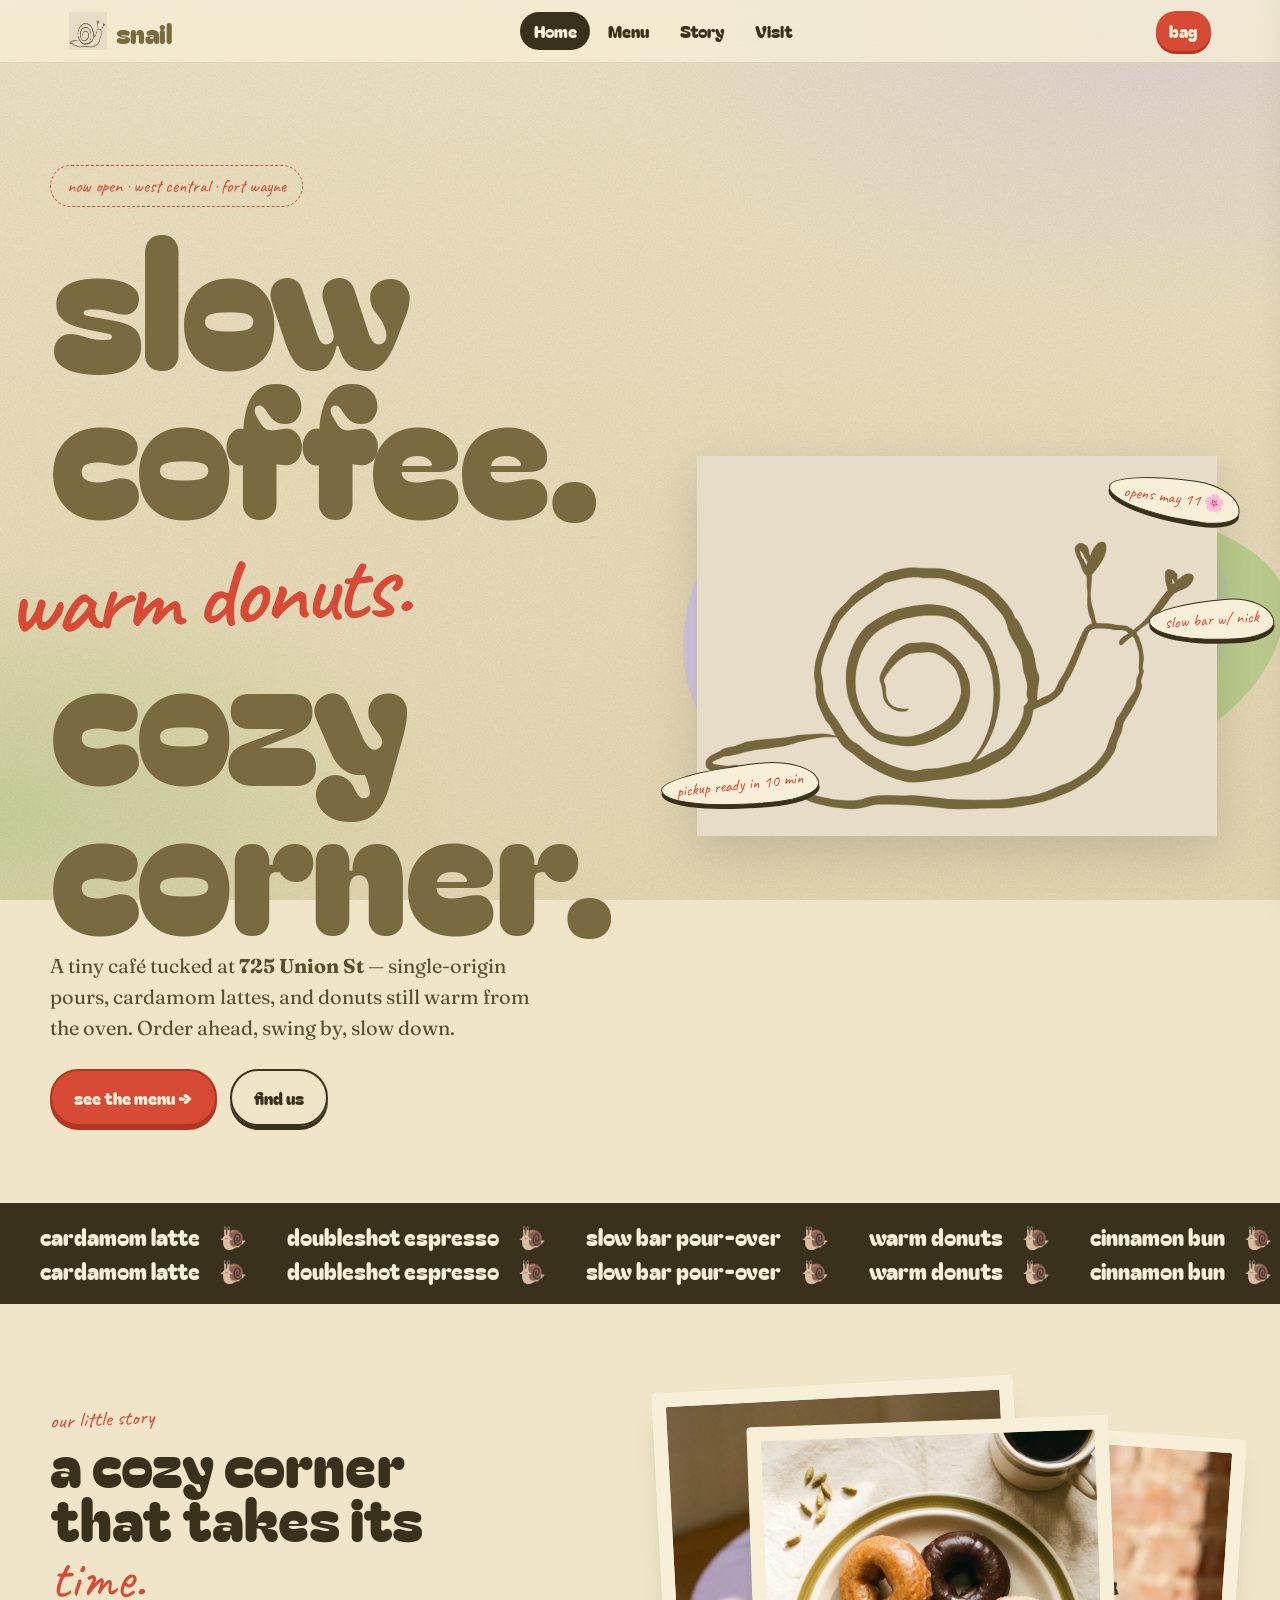
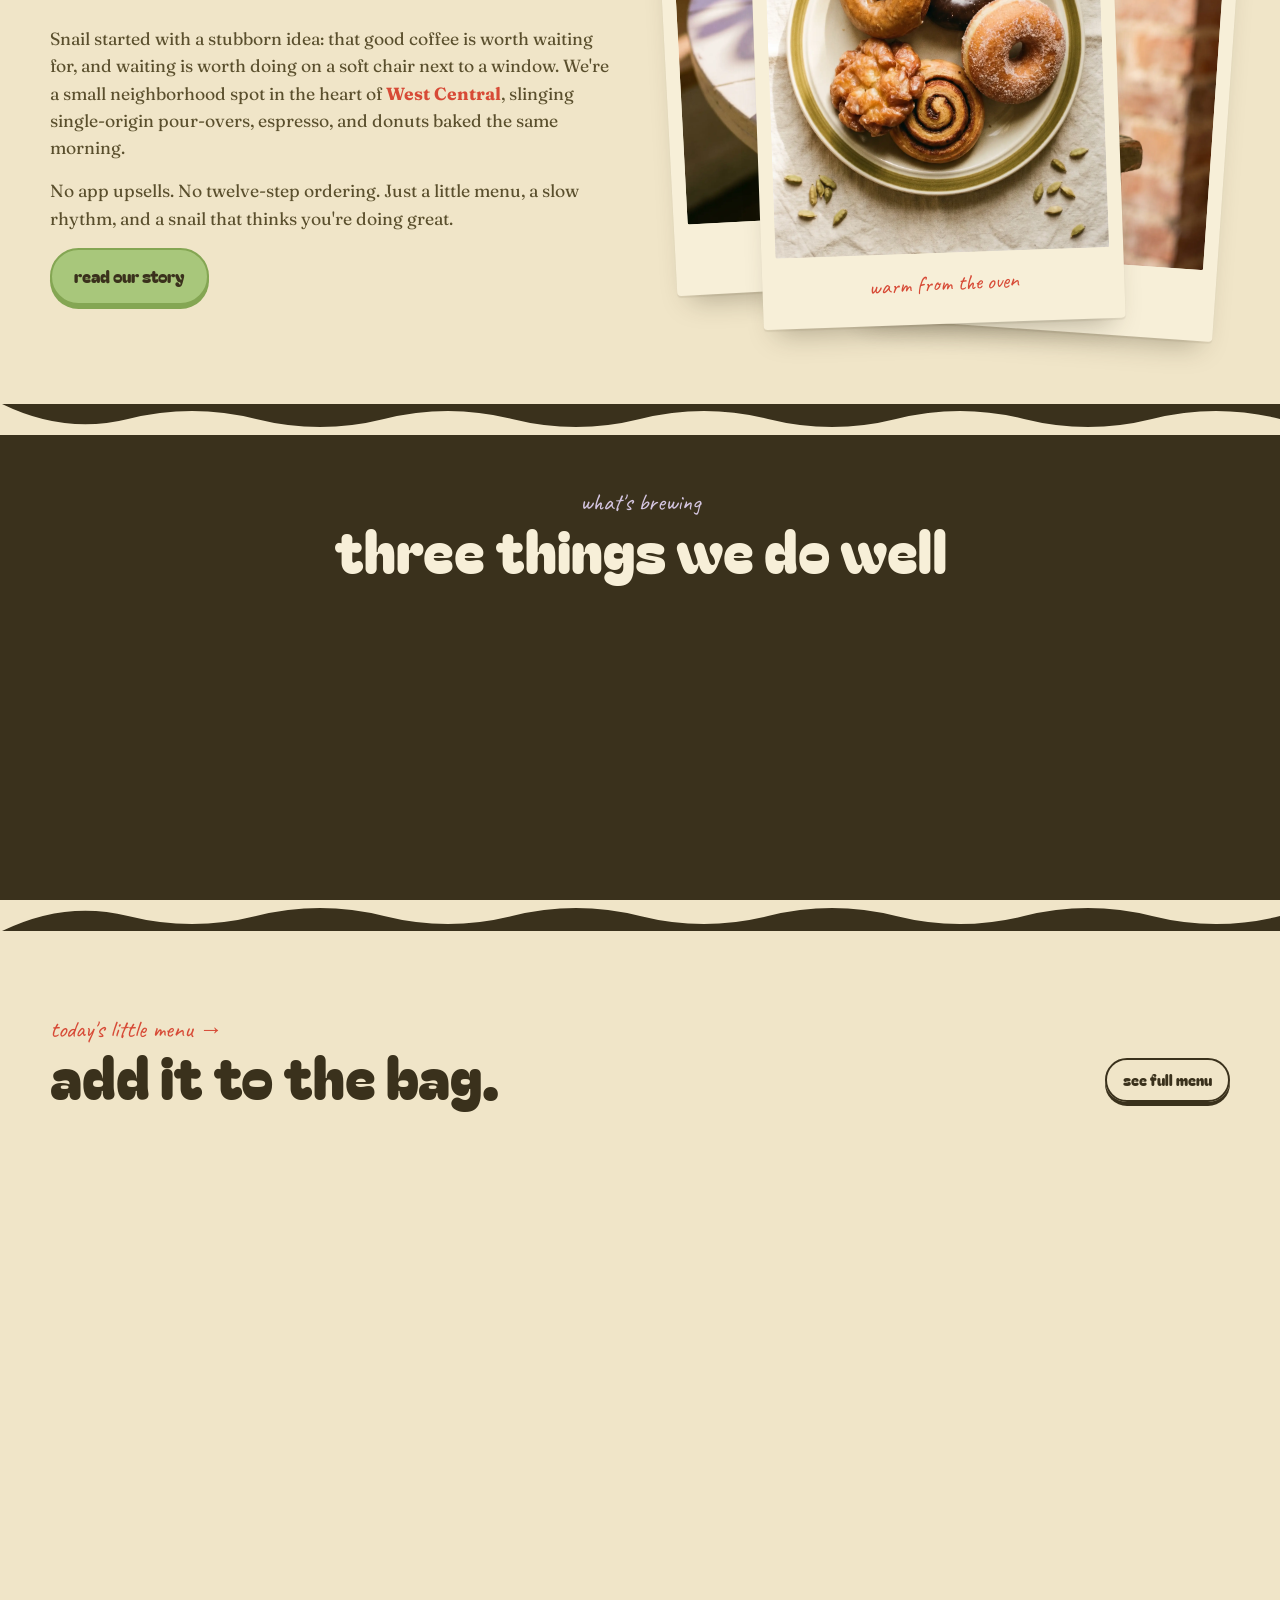
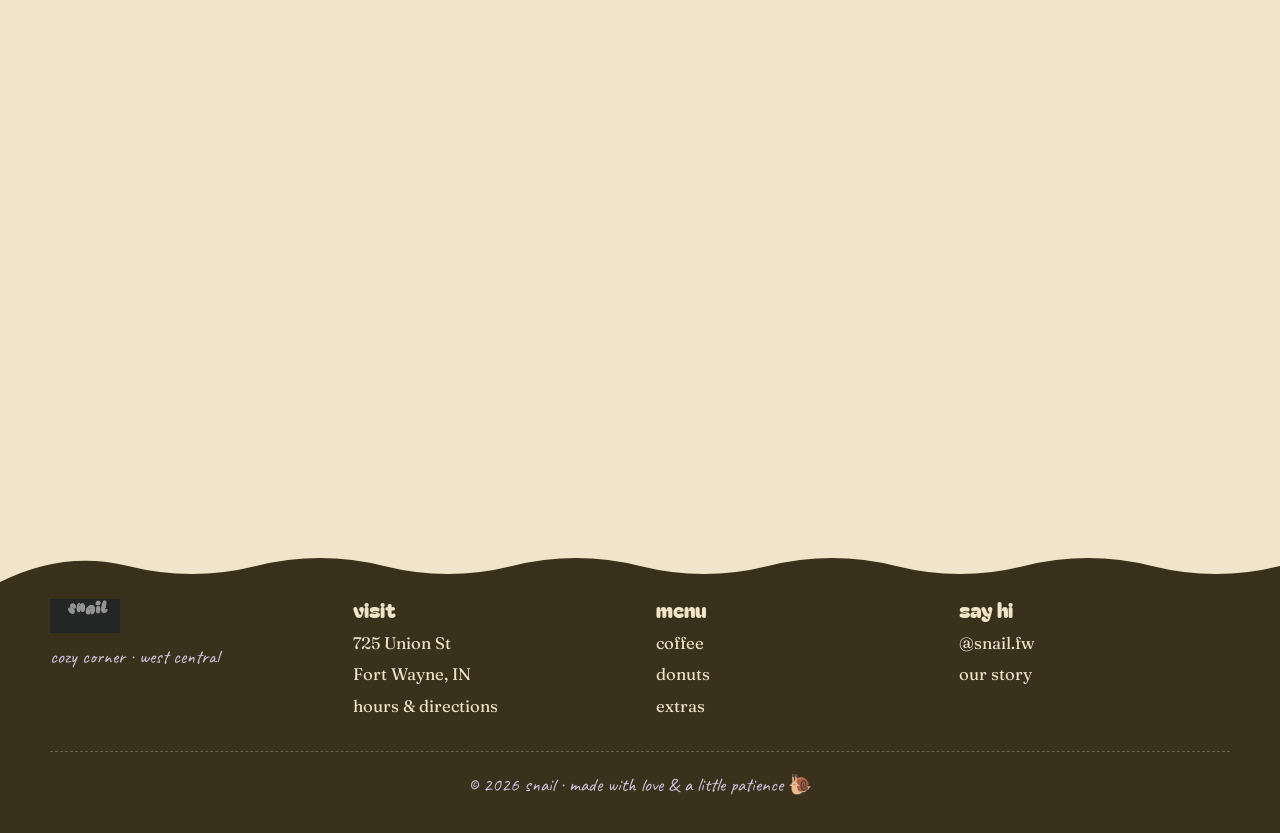
==== index.html @ d5cd061c "Initial demo: snail café website Indie sketchbook aesthetic for snail.fw — cozy local café in West C" ====
<!doctype html>
<html lang="en">
<head>
  <meta charset="utf-8">
  <meta name="viewport" content="width=device-width, initial-scale=1, viewport-fit=cover">
  <meta name="theme-color" content="#F0E5C8">
  <title>snail — cozy café in west central, fort wayne</title>
  <meta name="description" content="A cozy local café in West Central, Fort Wayne. Slow coffee, warm donuts, hand-pulled espresso. 725 Union St · open daily from May 11.">
  <link rel="icon" href="assets/img/snail-mark.png">
  <link rel="preconnect" href="https://fonts.googleapis.com">
  <link rel="preconnect" href="https://fonts.gstatic.com" crossorigin>
  <link href="https://fonts.googleapis.com/css2?family=Bagel+Fat+One&family=Caveat:wght@400;600;700&family=Fraunces:opsz,wght@9..144,400;9..144,500;9..144,700&display=swap" rel="stylesheet">
  <link rel="stylesheet" href="assets/css/base.css">
  <link rel="stylesheet" href="assets/css/components.css">
  <link rel="stylesheet" href="assets/css/pages.css">
</head>
<body>

<!-- ========== NAV ========== -->
<header class="nav" role="banner">
  <div class="wrap nav__row">
    <a class="nav__brand" href="index.html" aria-label="Snail home">
      <img src="assets/img/snail-mark.png" alt="">
      <span class="nav__brand-text">snail</span>
    </a>
    <nav class="nav__links" aria-label="Primary">
      <a class="nav__link" href="index.html">Home</a>
      <a class="nav__link" href="menu.html">Menu</a>
      <a class="nav__link" href="story.html">Story</a>
      <a class="nav__link" href="visit.html">Visit</a>
    </nav>
    <button class="nav__cart" data-cart-open aria-label="Open bag">
      <span>bag</span>
      <span class="nav__cart-count" data-cart-count style="display:none">0</span>
    </button>
  </div>
</header>

<!-- ========== HERO ========== -->
<section class="hero">
  <div class="wrap hero__inner">
    <div class="hero__copy">
      <span class="hero__eyebrow" data-reveal>now open · west central · fort wayne</span>
      <h1 class="hero__title" data-reveal data-reveal-delay="1">
        slow coffee.
        <em>warm donuts.</em>
        cozy corner.
      </h1>
      <p class="hero__lede" data-reveal data-reveal-delay="2">
        A tiny café tucked at <strong>725 Union St</strong> — single-origin pours, cardamom lattes,
        and donuts still warm from the oven. Order ahead, swing by, slow down.
      </p>
      <div class="hero__ctas" data-reveal data-reveal-delay="3">
        <a class="btn btn--brick" href="menu.html">see the menu →</a>
        <a class="btn btn--ghost" href="visit.html">find us</a>
      </div>
    </div>
    <div class="hero__art">
      <div class="hero__art-blob"></div>
      <div class="hero__art-blob matcha"></div>
      <img class="hero__art-snail" src="assets/img/snail-mark.png" alt="A hand-drawn snail with hearts on its antennae">
      <span class="hero__art-tag t1">opens may 11 🌸</span>
      <span class="hero__art-tag t2">pickup ready in 10 min</span>
      <span class="hero__art-tag t3">slow bar w/ nick</span>
    </div>
  </div>
</section>

<!-- ========== MARQUEE ========== -->
<div class="marquee" aria-hidden="true">
  <div class="marquee__track">
    <span>cardamom latte</span>
    <span>doubleshot espresso</span>
    <span>slow bar pour-over</span>
    <span>warm donuts</span>
    <span>cinnamon bun</span>
    <span>apple fritter</span>
    <span>cozy corner</span>
    <span>west central</span>
  </div>
</div>

<!-- ========== STORY ========== -->
<section class="story">
  <div class="wrap story__inner">
    <div class="story__copy" data-reveal>
      <span class="eyebrow">our little story</span>
      <h2>a cozy corner<br>that takes its<br><span style="color:var(--brick);font-family:var(--font-hand);">time.</span></h2>
      <p>
        Snail started with a stubborn idea: that good coffee is worth waiting for, and waiting is worth doing
        on a soft chair next to a window. We're a small neighborhood spot in the heart of <strong>West Central</strong>,
        slinging single-origin pour-overs, espresso, and donuts baked the same morning.
      </p>
      <p>
        No app upsells. No twelve-step ordering. Just a little menu, a slow rhythm, and a snail that
        thinks you're doing great.
      </p>
      <a class="btn btn--matcha" href="story.html">read our story</a>
    </div>
    <div class="story__photos" data-reveal data-reveal-delay="2">
      <figure class="polaroid polaroid--tilt-l">
        <img src="assets/img/matcha.webp" alt="An iced matcha latte in a clear cup with a snail logo sticker, on a sunlit wooden table">
        <figcaption>matcha o'clock</figcaption>
      </figure>
      <figure class="polaroid polaroid--tilt-r">
        <img src="assets/img/snail-cup.webp" alt="A snail-stamped paper coffee cup on an olive ledge against a brick wall">
        <figcaption>to-go love ♡</figcaption>
      </figure>
      <figure class="polaroid polaroid--tilt-c">
        <img src="assets/img/donuts.webp" alt="A plate of cake donuts, an apple fritter, and a cinnamon bun with scattered cardamom pods">
        <figcaption>warm from the oven</figcaption>
      </figure>
    </div>
  </div>
</section>

<!-- ========== HIGHLIGHTS ========== -->
<section class="highlights">
  <div class="wrap">
    <div class="highlights__head">
      <span class="hand">what's brewing</span>
      <h2>three things we do well</h2>
    </div>
    <div class="highlights__row">
      <article class="highlight" data-reveal>
        <div class="highlight__icon">🍵</div>
        <h3>cardamom latte</h3>
        <p>cardamom + vanilla bean paste + espresso. our signature.</p>
      </article>
      <article class="highlight" data-reveal data-reveal-delay="1">
        <div class="highlight__icon">☕️</div>
        <h3>slow bar w/ nick</h3>
        <p>a hand-pulled pour-over of single-origin ethiopian or kenyan beans.</p>
      </article>
      <article class="highlight" data-reveal data-reveal-delay="2">
        <div class="highlight__icon">🍩</div>
        <h3>warm donuts</h3>
        <p>pumpkin cake, chocolate cake, sour cream, fritters & cinnamon buns.</p>
      </article>
    </div>
  </div>
</section>

<!-- ========== MENU PREVIEW (add-to-bag from home) ========== -->
<section class="menu-preview wrap">
  <div class="menu-preview__head">
    <div>
      <span class="hand">today's little menu →</span>
      <h2>add it to the bag.</h2>
    </div>
    <a class="btn btn--ghost btn--small" href="menu.html">see full menu</a>
  </div>

  <div class="menu-preview__grid" data-reveal>

    <article class="item-card">
      <span class="item-card__sticker">signature ✿</span>
      <h3 class="item-card__name">cardamom latte</h3>
      <p class="item-card__desc">cardamom · vanilla bean paste · espresso</p>
      <div class="item-card__row">
        <span class="item-card__price">$8</span>
        <button class="item-card__add"
          data-add
          data-id="cardamom-latte"
          data-name="cardamom latte"
          data-price="8"
          data-sub="cardamom · vanilla bean"
          data-emoji="🍵">
          <span>add to bag</span>
        </button>
      </div>
    </article>

    <article class="item-card">
      <h3 class="item-card__name">espresso</h3>
      <p class="item-card__desc">a clean, bright doubleshot</p>
      <div class="item-card__row">
        <span class="item-card__price">$4</span>
        <button class="item-card__add"
          data-add
          data-id="espresso"
          data-name="espresso"
          data-price="4"
          data-sub="doubleshot"
          data-emoji="☕">
          <span>add to bag</span>
        </button>
      </div>
    </article>

    <article class="item-card">
      <span class="item-card__sticker">slow bar ☼</span>
      <h3 class="item-card__name">slow bar w/ nick</h3>
      <p class="item-card__desc">single-origin ethiopian or kenyan, hand-poured</p>
      <div class="item-card__row">
        <span class="item-card__price">$9</span>
        <button class="item-card__add"
          data-add
          data-id="slow-bar"
          data-name="slow bar w/ nick"
          data-price="9"
          data-sub="single-origin pour"
          data-emoji="☕">
          <span>add to bag</span>
        </button>
      </div>
    </article>

    <article class="item-card">
      <h3 class="item-card__name">cinnamon bun</h3>
      <p class="item-card__desc">soft, swirly, glazed in the morning</p>
      <div class="item-card__row">
        <span class="item-card__price">$3</span>
        <button class="item-card__add"
          data-add
          data-id="cinnamon-bun"
          data-name="cinnamon bun"
          data-price="3"
          data-sub="warm & glazed"
          data-emoji="🍥">
          <span>add to bag</span>
        </button>
      </div>
    </article>

    <article class="item-card">
      <h3 class="item-card__name">apple fritter</h3>
      <p class="item-card__desc">crispy edges, soft inside, real apples</p>
      <div class="item-card__row">
        <span class="item-card__price">$4</span>
        <button class="item-card__add"
          data-add
          data-id="apple-fritter"
          data-name="apple fritter"
          data-price="4"
          data-sub="real apples inside"
          data-emoji="🍎">
          <span>add to bag</span>
        </button>
      </div>
    </article>

    <article class="item-card">
      <h3 class="item-card__name">cake donut</h3>
      <p class="item-card__desc">pumpkin · chocolate · sour cream</p>
      <div class="item-card__row">
        <span class="item-card__price">$2</span>
        <button class="item-card__add"
          data-add
          data-id="cake-donut"
          data-name="cake donut"
          data-price="2"
          data-sub="pumpkin · chocolate · sour cream"
          data-emoji="🍩">
          <span>add to bag</span>
        </button>
      </div>
    </article>

  </div>
</section>

<!-- ========== VISIT TEASER ========== -->
<section class="wrap">
  <div class="visit-teaser" data-reveal>
    <div class="visit-teaser__art">
      <img src="assets/img/snail-cup.webp" alt="A snail-stamped paper coffee cup against a brick wall">
    </div>
    <div class="visit-teaser__copy">
      <span class="eyebrow">come say hi</span>
      <h2>725 Union St,<br>Fort Wayne, IN</h2>
      <p>Tucked in West Central. Two blocks from the West Main mural, a short walk from the library.</p>
      <p class="visit-teaser__hours">
        regular hours start <strong>May 11th</strong> 🌸<br>
        mon — sat · 7a — 3p<br>
        sun · 8a — 2p
      </p>
      <a class="btn btn--brick" href="visit.html" style="margin-top:.8rem">get directions</a>
    </div>
  </div>
</section>

<!-- ========== FOOTER ========== -->
<footer class="footer">
  <div class="footer__grid">
    <div class="footer__brand">
      <img src="assets/img/snail-wordmark.png" alt="snail">
      <p style="margin-top:.6rem;color:var(--lilac);font-family:var(--font-hand);font-size:1.2rem">
        cozy corner · west central
      </p>
    </div>
    <div>
      <h4 class="footer__title">visit</h4>
      <div class="footer__list">
        <a>725 Union St</a>
        <a>Fort Wayne, IN</a>
        <a href="visit.html">hours & directions</a>
      </div>
    </div>
    <div>
      <h4 class="footer__title">menu</h4>
      <div class="footer__list">
        <a href="menu.html#coffee">coffee</a>
        <a href="menu.html#donuts">donuts</a>
        <a href="menu.html#extras">extras</a>
      </div>
    </div>
    <div>
      <h4 class="footer__title">say hi</h4>
      <div class="footer__list">
        <a href="https://instagram.com/snail.fw" target="_blank" rel="noopener">@snail.fw</a>
        <a href="story.html">our story</a>
      </div>
    </div>
  </div>
  <div class="footer__bottom">© 2026 snail · made with love & a little patience 🐌</div>
</footer>

<!-- ========== CART DRAWER ========== -->
<aside class="cart-drawer" data-cart-drawer aria-hidden="true">
  <div class="cart-drawer__scrim"></div>
  <div class="cart-drawer__panel">
    <div class="cart-drawer__header">
      <h2 class="cart-drawer__title">your bag 🐌</h2>
      <button class="cart-drawer__close" data-cart-close aria-label="Close bag">×</button>
    </div>

    <div class="cart-list" data-cart-list></div>

    <div class="cart-empty" data-cart-empty>
      <img src="assets/img/snail-mark.png" alt="">
      <p>nothing in the bag yet — go pick something cozy</p>
      <a class="btn btn--matcha btn--small" href="menu.html" style="margin-top:1rem">browse menu</a>
    </div>

    <div class="cart-foot">
      <div class="cart-total">
        <span>total <small>(pickup)</small></span>
        <span data-cart-total>$0.00</span>
      </div>
      <button class="btn btn--brick cart-checkout" data-cart-checkout>
        place pickup order →
      </button>
      <p style="text-align:center;margin-top:.7rem;font-family:var(--font-hand);color:var(--olive);font-size:1.05rem">
        order online, pick up at 725 union
      </p>
    </div>
  </div>
</aside>

<!-- Toast -->
<div class="toast" data-toast role="status" aria-live="polite"></div>

<script src="assets/js/cart.js"></script>
<script src="assets/js/main.js"></script>
</body>
</html>
---- assets/css/base.css ----
/* =========================================================
   SNAIL — Base + Tokens
   "Indie sketchbook café": warm, hand-drawn, asymmetric
   ========================================================= */

:root {
  /* Colors — pulled from the brand assets */
  --cream:        #F0E5C8;
  --cream-2:      #E8DBB8;
  --cream-3:      #DCCCA0;
  --paper:        #F7EFD8;
  --olive:        #7A6A3F;
  --olive-deep:   #5A4F2D;
  --olive-ink:    #3A311C;
  --matcha:       #A8C77B;
  --matcha-deep:  #84A653;
  --lilac:        #D4C5E0;
  --lilac-deep:   #B69BCC;
  --brick:        #D74A36;
  --brick-deep:   #B33620;
  --charcoal:     #2A2118;
  --bone:         #FBF6E8;

  /* Type */
  --font-display: 'Bagel Fat One', 'Lilita One', system-ui, sans-serif;
  --font-body:    'Fraunces', 'Iowan Old Style', Georgia, serif;
  --font-hand:    'Caveat', 'Comic Sans MS', cursive;

  /* Sizing */
  --fs-eyebrow: 0.78rem;
  --fs-body:    1.05rem;
  --fs-lead:    1.25rem;
  --fs-h6:      1.15rem;
  --fs-h5:      1.4rem;
  --fs-h4:      1.75rem;
  --fs-h3:      2.25rem;
  --fs-h2:      clamp(2.4rem, 5vw, 3.6rem);
  --fs-h1:      clamp(3rem, 9vw, 7rem);
  --fs-mega:    clamp(4.5rem, 14vw, 11rem);

  /* Spacing */
  --gap-1: .35rem;
  --gap-2: .7rem;
  --gap-3: 1.1rem;
  --gap-4: 1.6rem;
  --gap-5: 2.4rem;
  --gap-6: 3.5rem;
  --gap-7: 5rem;
  --gap-8: 7rem;

  /* Radii */
  --r-blob: 38% 62% 55% 45% / 50% 38% 62% 50%;
  --r-blob-2: 64% 36% 28% 72% / 42% 64% 36% 58%;
  --r-pill: 999px;
  --r-card: 22px;

  /* Shadows */
  --sh-paper:   0 1px 0 rgba(58,49,28,.06), 0 12px 22px -10px rgba(58,49,28,.18);
  --sh-pop:     0 6px 0 var(--olive-ink);
  --sh-pop-sm:  0 4px 0 var(--olive-ink);
  --sh-pop-lilac: 0 6px 0 var(--lilac-deep);

  /* Motion */
  --ease-bouncy: cubic-bezier(.34,1.56,.64,1);
  --ease-soft:   cubic-bezier(.4,.05,.2,1);
}

/* Reset */
*, *::before, *::after { box-sizing: border-box; margin: 0; padding: 0; }
html { scroll-behavior: smooth; -webkit-text-size-adjust: 100%; }
body {
  font-family: var(--font-body);
  font-size: var(--fs-body);
  font-optical-sizing: auto;
  line-height: 1.55;
  color: var(--charcoal);
  background: var(--cream);
  overflow-x: hidden; /* hard guard against side-scroll on mobile */
  min-height: 100vh;
  position: relative;
}
img, svg, video { display: block; max-width: 100%; height: auto; }
button { font: inherit; cursor: pointer; border: 0; background: none; color: inherit; }
a { color: inherit; text-decoration: none; }
ul { list-style: none; }
input, textarea, select { font: inherit; color: inherit; }

/* Page paper grain — SVG fractal noise via data-URI */
body::before {
  content: "";
  position: fixed; inset: 0; z-index: 0; pointer-events: none;
  opacity: .35; mix-blend-mode: multiply;
  background-image: url("data:image/svg+xml;utf8,<svg xmlns='http://www.w3.org/2000/svg' width='240' height='240'><filter id='n'><feTurbulence type='fractalNoise' baseFrequency='1.4' numOctaves='2' stitchTiles='stitch'/><feColorMatrix values='0 0 0 0 0.36 0 0 0 0 0.30 0 0 0 0 0.18 0 0 0 0.55 0'/></filter><rect width='100%' height='100%' filter='url(%23n)'/></svg>");
}

/* Subtle warm wash gradient behind everything */
body::after {
  content: "";
  position: fixed; inset: 0; z-index: -1; pointer-events: none;
  background:
    radial-gradient(60% 50% at 90% 0%, rgba(212,197,224,.55), transparent 70%),
    radial-gradient(50% 40% at 0% 90%, rgba(168,199,123,.45), transparent 70%),
    linear-gradient(180deg, var(--cream) 0%, var(--cream-2) 100%);
}

main, section, header, footer, nav { position: relative; z-index: 1; }

/* Typography presets */
.eyebrow {
  font-family: var(--font-hand);
  font-size: 1.35rem;
  color: var(--brick);
  transform: rotate(-2.5deg);
  display: inline-block;
}
.display {
  font-family: var(--font-display);
  font-weight: 400;
  letter-spacing: -.01em;
  line-height: .92;
  color: var(--olive);
}
.hand {
  font-family: var(--font-hand);
  color: var(--brick);
}
h1, h2, h3, h4 { font-family: var(--font-display); font-weight: 400; line-height: 1; color: var(--olive-ink); }
h1 { font-size: var(--fs-h1); }
h2 { font-size: var(--fs-h2); }
h3 { font-size: var(--fs-h3); }
h4 { font-size: var(--fs-h4); }
p { max-width: 60ch; }

/* Layout helpers */
.wrap { width: min(1180px, 100% - 2.4rem); margin-inline: auto; }
.wrap-narrow { width: min(820px, 100% - 2.4rem); margin-inline: auto; }
.section { padding-block: var(--gap-7); }
.section-tight { padding-block: var(--gap-6); }

/* Selection */
::selection { background: var(--matcha); color: var(--olive-ink); }

/* Focus rings — visible & on-brand */
:focus-visible {
  outline: 3px dashed var(--brick);
  outline-offset: 3px;
  border-radius: 6px;
}

/* Reveal on scroll */
[data-reveal] {
  opacity: 0;
  transform: translateY(28px);
  transition: opacity .8s var(--ease-soft), transform .8s var(--ease-bouncy);
}
[data-reveal].is-revealed { opacity: 1; transform: none; }
[data-reveal][data-reveal-delay="1"] { transition-delay: .1s; }
[data-reveal][data-reveal-delay="2"] { transition-delay: .2s; }
[data-reveal][data-reveal-delay="3"] { transition-delay: .3s; }
[data-reveal][data-reveal-delay="4"] { transition-delay: .4s; }

/* Reduced motion */
@media (prefers-reduced-motion: reduce) {
  *, *::before, *::after {
    animation-duration: 0.01ms !important;
    animation-iteration-count: 1 !important;
    transition-duration: 0.01ms !important;
    scroll-behavior: auto !important;
  }
}
---- assets/css/components.css ----
/* =========================================================
   Components
   ========================================================= */

/* ---------- NAV — persistent top, no hamburger ---------- */
.nav {
  position: sticky;
  top: 0;
  z-index: 50;
  backdrop-filter: blur(10px) saturate(120%);
  -webkit-backdrop-filter: blur(10px) saturate(120%);
  background: rgba(247,239,216,.78);
  border-bottom: 1.5px solid rgba(122,106,63,.18);
}
.nav__row {
  display: grid;
  grid-template-columns: auto 1fr auto;
  align-items: center;
  gap: 1rem;
  padding: .65rem 1.2rem;
}
.nav__brand {
  display: inline-flex; align-items: center; gap: .55rem;
  text-decoration: none;
  flex-shrink: 0;
}
.nav__brand img { width: 38px; height: 38px; }
.nav__brand-text {
  font-family: var(--font-display);
  font-size: 1.7rem;
  color: var(--olive);
  letter-spacing: -.02em;
  line-height: 1;
  margin-top: 4px;
}
.nav__links {
  display: flex; align-items: center; gap: .25rem;
  justify-content: center;
  overflow-x: auto;
  scrollbar-width: none;
  scroll-snap-type: x proximity;
  padding: 2px 0;
}
.nav__links::-webkit-scrollbar { display: none; }
.nav__link {
  font-family: var(--font-display);
  font-size: 1.05rem;
  color: var(--olive-ink);
  padding: .35rem .85rem;
  border-radius: var(--r-pill);
  white-space: nowrap;
  scroll-snap-align: center;
  transition: background .25s var(--ease-soft), color .25s var(--ease-soft), transform .35s var(--ease-bouncy);
}
.nav__link:hover { background: var(--matcha); color: var(--olive-ink); transform: rotate(-2deg); }
.nav__link.is-active {
  background: var(--olive-ink);
  color: var(--paper);
}
.nav__link.is-active:hover { transform: rotate(-1.5deg); }

.nav__cart {
  display: inline-flex; align-items: center; gap: .4rem;
  padding: .45rem .85rem;
  background: var(--brick);
  color: var(--paper);
  border-radius: var(--r-pill);
  font-family: var(--font-display);
  box-shadow: 0 3px 0 var(--brick-deep);
  transition: transform .25s var(--ease-bouncy);
  flex-shrink: 0;
}
.nav__cart:hover { transform: translateY(-2px) rotate(-2deg); }
.nav__cart:active { transform: translateY(1px); box-shadow: 0 1px 0 var(--brick-deep); }
.nav__cart-count {
  display: inline-grid; place-items: center;
  min-width: 22px; height: 22px;
  border-radius: var(--r-pill);
  background: var(--paper); color: var(--brick);
  font-size: .85rem; font-weight: 700;
  padding: 0 6px;
}

@media (max-width: 640px) {
  .nav__row { padding: .55rem .8rem; gap: .55rem; }
  .nav__brand img { width: 32px; height: 32px; }
  .nav__brand-text { font-size: 1.35rem; }
  .nav__link { font-size: .92rem; padding: .3rem .65rem; }
  .nav__cart { padding: .4rem .65rem; font-size: .9rem; }
}
@media (max-width: 420px) {
  .nav__brand-text { display: none; }
  .nav__link { font-size: .85rem; padding: .25rem .55rem; }
}

/* ---------- BUTTONS ---------- */
.btn {
  display: inline-flex; align-items: center; gap: .5rem;
  font-family: var(--font-display);
  font-size: 1.05rem;
  padding: .85rem 1.4rem;
  border-radius: var(--r-pill);
  background: var(--olive-ink);
  color: var(--paper);
  box-shadow: var(--sh-pop-sm);
  transition: transform .2s var(--ease-bouncy), box-shadow .2s var(--ease-bouncy);
  border: 2px solid var(--olive-ink);
}
.btn:hover { transform: translateY(-3px) rotate(-1.5deg); box-shadow: 0 7px 0 var(--olive-ink); }
.btn:active { transform: translateY(2px); box-shadow: 0 2px 0 var(--olive-ink); }

.btn--brick { background: var(--brick); border-color: var(--brick-deep); box-shadow: 0 4px 0 var(--brick-deep); }
.btn--brick:hover { box-shadow: 0 7px 0 var(--brick-deep); }
.btn--brick:active { box-shadow: 0 2px 0 var(--brick-deep); }

.btn--matcha { background: var(--matcha); color: var(--olive-ink); border-color: var(--matcha-deep); box-shadow: 0 4px 0 var(--matcha-deep); }
.btn--matcha:hover { box-shadow: 0 7px 0 var(--matcha-deep); }
.btn--matcha:active { box-shadow: 0 2px 0 var(--matcha-deep); }

.btn--ghost { background: transparent; color: var(--olive-ink); border: 2px solid var(--olive-ink); box-shadow: 0 4px 0 var(--olive-ink); }
.btn--ghost:hover { background: var(--paper); }

.btn--small { font-size: .92rem; padding: .55rem 1rem; }

/* ---------- DIVIDERS / SQUIGGLES ---------- */
.squiggle {
  display: block;
  width: 100%;
  height: 28px;
  color: var(--brick);
  margin-block: var(--gap-4);
}
.squiggle svg { width: 100%; height: 100%; display: block; }

/* ---------- POLAROID CARD ---------- */
.polaroid {
  background: var(--paper);
  padding: 14px 14px 22px;
  border-radius: 4px;
  box-shadow: 0 2px 1px rgba(58,49,28,.08), 0 18px 28px -14px rgba(58,49,28,.35);
  position: relative;
}
.polaroid img {
  width: 100%; aspect-ratio: 4/5; object-fit: cover;
  border-radius: 2px;
  background: var(--cream-3);
}
.polaroid figcaption {
  margin-top: 14px;
  font-family: var(--font-hand);
  font-size: 1.4rem;
  color: var(--brick);
  text-align: center;
  transform: rotate(-1deg);
}
.polaroid--tilt-l { transform: rotate(-3deg); }
.polaroid--tilt-r { transform: rotate(2.5deg); }
.polaroid--tilt-c { transform: rotate(-.8deg); }

/* ---------- MENU ITEM CARD ---------- */
.item-card {
  background: var(--paper);
  border: 2px solid var(--olive-ink);
  border-radius: var(--r-card);
  padding: 1.25rem 1.25rem 1.1rem;
  display: grid;
  grid-template-rows: auto 1fr auto;
  gap: .55rem;
  position: relative;
  box-shadow: 0 6px 0 var(--olive-ink);
  transition: transform .35s var(--ease-bouncy), box-shadow .35s var(--ease-bouncy);
}
.item-card:hover {
  transform: translate(-3px, -5px) rotate(-1deg);
  box-shadow: 0 10px 0 var(--olive-ink);
}
.item-card__name {
  font-family: var(--font-display);
  font-size: 1.5rem;
  color: var(--brick);
  line-height: 1;
}
.item-card__desc {
  font-size: .98rem;
  color: var(--olive-deep);
  font-style: italic;
  font-variation-settings: "opsz" 10;
}
.item-card__row {
  display: flex; align-items: center; justify-content: space-between;
  margin-top: .4rem;
}
.item-card__price {
  font-family: var(--font-display);
  font-size: 1.4rem;
  color: var(--olive-ink);
}
.item-card__add {
  display: inline-flex; align-items: center; gap: .35rem;
  background: var(--olive-ink); color: var(--paper);
  padding: .45rem .9rem;
  border-radius: var(--r-pill);
  font-family: var(--font-display);
  font-size: .92rem;
  transition: transform .2s var(--ease-bouncy), background .2s;
}
.item-card__add:hover { background: var(--brick); transform: rotate(-2deg) scale(1.04); }
.item-card__add.is-added {
  background: var(--matcha); color: var(--olive-ink);
}

.item-card__sticker {
  position: absolute;
  top: -14px; right: -10px;
  background: var(--lilac);
  color: var(--olive-ink);
  font-family: var(--font-hand);
  font-size: 1.05rem;
  padding: .25rem .65rem;
  border-radius: var(--r-blob-2);
  border: 1.5px solid var(--olive-ink);
  transform: rotate(8deg);
}

/* ---------- CART DRAWER ---------- */
.cart-drawer {
  position: fixed; inset: 0;
  display: grid;
  grid-template-columns: 1fr min(420px, 92vw);
  pointer-events: none;
  z-index: 100;
}
.cart-drawer__scrim {
  background: rgba(42,33,24,.45);
  opacity: 0;
  transition: opacity .35s var(--ease-soft);
}
.cart-drawer__panel {
  background: var(--paper);
  border-left: 2px solid var(--olive-ink);
  padding: 1.4rem 1.4rem 2rem;
  overflow-y: auto;
  transform: translateX(110%);
  transition: transform .45s var(--ease-bouncy);
  display: flex; flex-direction: column;
  box-shadow: -20px 0 40px rgba(58,49,28,.25);
}
.cart-drawer.is-open { pointer-events: auto; }
.cart-drawer.is-open .cart-drawer__scrim { opacity: 1; pointer-events: auto; }
.cart-drawer.is-open .cart-drawer__panel { transform: translateX(0); }

.cart-drawer__header {
  display: flex; align-items: center; justify-content: space-between;
  margin-bottom: 1rem;
  padding-bottom: .8rem;
  border-bottom: 2px dashed var(--olive);
}
.cart-drawer__title {
  font-family: var(--font-display);
  font-size: 1.8rem;
  color: var(--olive-ink);
}
.cart-drawer__close {
  width: 38px; height: 38px;
  border-radius: var(--r-pill);
  background: var(--cream-2);
  font-size: 1.4rem;
  display: grid; place-items: center;
}
.cart-drawer__close:hover { background: var(--brick); color: var(--paper); transform: rotate(90deg); }

.cart-list { display: flex; flex-direction: column; gap: .9rem; flex: 1; }
.cart-line {
  display: grid;
  grid-template-columns: 50px 1fr auto;
  gap: .8rem;
  align-items: center;
  padding: .7rem;
  background: var(--cream);
  border: 1.5px solid var(--olive);
  border-radius: 14px;
}
.cart-line__name { font-family: var(--font-display); color: var(--olive-ink); font-size: 1.05rem; line-height: 1.05; }
.cart-line__sub { font-family: var(--font-hand); color: var(--brick); font-size: 1rem; line-height: 1; }
.cart-line__qty {
  display: inline-flex; align-items: center; gap: .4rem;
  margin-top: .3rem;
}
.cart-line__qty button {
  width: 26px; height: 26px;
  border-radius: var(--r-pill);
  background: var(--paper);
  border: 1.5px solid var(--olive-ink);
  font-family: var(--font-display);
  line-height: 1;
}
.cart-line__qty button:hover { background: var(--matcha); }
.cart-line__qty span { min-width: 18px; text-align: center; font-family: var(--font-display); }

.cart-line__remove {
  font-family: var(--font-hand);
  font-size: 1rem;
  color: var(--brick);
  padding: .3rem .55rem;
}
.cart-line__remove:hover { text-decoration: underline wavy; }

.cart-mark {
  width: 50px; height: 50px;
  border-radius: 12px;
  background: var(--cream-3);
  display: grid; place-items: center;
  font-size: 1.6rem;
}

.cart-empty {
  text-align: center;
  padding: 3rem 1rem;
  color: var(--olive-deep);
}
.cart-empty img { width: 110px; margin: 0 auto 1rem; opacity: .8; }
.cart-empty p { margin: 0 auto; font-family: var(--font-hand); font-size: 1.4rem; color: var(--brick); }

.cart-foot {
  margin-top: 1rem;
  padding-top: .9rem;
  border-top: 2px dashed var(--olive);
}
.cart-total {
  display: flex; justify-content: space-between; align-items: baseline;
  font-family: var(--font-display);
  font-size: 1.4rem;
  color: var(--olive-ink);
  margin-bottom: 1rem;
}
.cart-total small { font-size: .8rem; color: var(--olive); }
.cart-checkout { width: 100%; justify-content: center; }

/* ---------- TOAST ---------- */
.toast {
  position: fixed;
  bottom: 1.4rem; left: 50%;
  transform: translateX(-50%) translateY(20px);
  background: var(--olive-ink); color: var(--paper);
  padding: .75rem 1.2rem;
  border-radius: var(--r-pill);
  font-family: var(--font-display);
  font-size: .95rem;
  z-index: 200;
  opacity: 0;
  pointer-events: none;
  transition: opacity .25s, transform .35s var(--ease-bouncy);
  box-shadow: 0 12px 24px -8px rgba(0,0,0,.4);
}
.toast.is-on {
  opacity: 1; transform: translateX(-50%) translateY(0);
}
.toast::before {
  content: "🐌"; margin-right: .35rem;
}

/* ---------- FOOTER ---------- */
.footer {
  background: var(--olive-ink);
  color: var(--cream);
  padding: 3rem 1.2rem 2rem;
  margin-top: var(--gap-7);
  position: relative;
}
.footer::before {
  content: "";
  position: absolute; left: 0; right: 0; top: -1px; height: 32px;
  background: var(--cream);
  -webkit-mask: url("data:image/svg+xml;utf8,<svg xmlns='http://www.w3.org/2000/svg' viewBox='0 0 1200 32' preserveAspectRatio='none'><path d='M0 32 Q60 0 120 16 T240 16 T360 16 T480 16 T600 16 T720 16 T840 16 T960 16 T1080 16 T1200 16 V0 H0 Z' fill='black'/></svg>") no-repeat center / 100% 100%;
  mask: url("data:image/svg+xml;utf8,<svg xmlns='http://www.w3.org/2000/svg' viewBox='0 0 1200 32' preserveAspectRatio='none'><path d='M0 32 Q60 0 120 16 T240 16 T360 16 T480 16 T600 16 T720 16 T840 16 T960 16 T1080 16 T1200 16 V0 H0 Z' fill='black'/></svg>") no-repeat center / 100% 100%;
}
.footer__grid {
  display: grid;
  grid-template-columns: repeat(auto-fit, minmax(190px, 1fr));
  gap: 2rem;
  max-width: 1180px; margin: 0 auto 2rem;
}
.footer__brand img { width: 70px; opacity: .9; filter: invert(1) brightness(.95) sepia(.4) saturate(.4); }
.footer__title {
  font-family: var(--font-display);
  font-size: 1.3rem;
  color: var(--cream);
  margin-bottom: .6rem;
}
.footer__list { display: flex; flex-direction: column; gap: .35rem; }
.footer__list a:hover { color: var(--lilac); }
.footer__bottom {
  text-align: center;
  font-family: var(--font-hand);
  color: var(--lilac);
  font-size: 1.2rem;
  border-top: 1px dashed rgba(240,229,200,.25);
  padding-top: 1.2rem;
  max-width: 1180px;
  margin: 0 auto;
}
---- assets/css/pages.css ----
/* =========================================================
   Page-specific layouts
   ========================================================= */

/* ---------- HERO (HOME) ---------- */
.hero {
  position: relative;
  padding: clamp(3rem, 8vw, 7rem) 0 clamp(3rem, 6vw, 5rem);
  overflow: hidden;
}
.hero__inner {
  display: grid;
  grid-template-columns: 1.1fr 1fr;
  align-items: center;
  gap: 2rem;
}
.hero__copy { position: relative; z-index: 2; }
.hero__eyebrow {
  display: inline-block;
  margin-bottom: .8rem;
  padding: .35rem 1rem;
  border: 1.5px dashed var(--brick);
  border-radius: var(--r-pill);
  font-family: var(--font-hand);
  color: var(--brick);
  font-size: 1.15rem;
  transform: rotate(-2deg);
}
.hero__title {
  font-family: var(--font-display);
  font-size: var(--fs-mega);
  line-height: .85;
  letter-spacing: -.02em;
  color: var(--olive);
  margin-bottom: 1rem;
  position: relative;
}
.hero__title em {
  font-family: var(--font-hand);
  font-style: normal;
  color: var(--brick);
  font-size: .55em;
  display: block;
  transform: rotate(-3deg) translateX(-1ch);
  margin-top: .2em;
  font-weight: 600;
  line-height: 1;
}
.hero__lede {
  font-size: var(--fs-lead);
  color: var(--olive-deep);
  max-width: 38ch;
  margin-bottom: 1.6rem;
}
.hero__ctas { display: flex; gap: .8rem; flex-wrap: wrap; }

.hero__art {
  position: relative;
  display: grid;
  place-items: center;
}
.hero__art-blob {
  position: absolute; inset: 0;
  background: var(--lilac);
  border-radius: var(--r-blob);
  z-index: 0;
  animation: blob-drift 18s ease-in-out infinite alternate;
}
.hero__art-blob.matcha { background: var(--matcha); inset: 8% -10% 12% 10%; opacity: .7; animation-duration: 22s; }
.hero__art-snail {
  position: relative;
  z-index: 2;
  width: 100%;
  max-width: 520px;
  filter: drop-shadow(0 16px 24px rgba(58,49,28,.18));
  animation: snail-bob 6s ease-in-out infinite;
}
.hero__art-tag {
  position: absolute;
  z-index: 3;
  font-family: var(--font-hand);
  background: var(--paper);
  border: 1.5px solid var(--olive-ink);
  padding: .4rem .9rem;
  border-radius: var(--r-blob-2);
  color: var(--brick);
  font-size: 1.05rem;
  box-shadow: 0 4px 0 var(--olive-ink);
}
.hero__art-tag.t1 { top: 6%; right: -2%; transform: rotate(8deg); }
.hero__art-tag.t2 { bottom: 8%; left: -4%; transform: rotate(-6deg); }
.hero__art-tag.t3 { top: 38%; right: -8%; transform: rotate(-4deg); }

@keyframes snail-bob {
  0%, 100% { transform: translateY(0) rotate(-1deg); }
  50%      { transform: translateY(-12px) rotate(1.5deg); }
}
@keyframes blob-drift {
  0%   { border-radius: 38% 62% 55% 45% / 50% 38% 62% 50%; transform: rotate(0deg) scale(1); }
  50%  { border-radius: 64% 36% 28% 72% / 42% 64% 36% 58%; transform: rotate(8deg) scale(1.04); }
  100% { border-radius: 50% 50% 60% 40% / 30% 60% 40% 70%; transform: rotate(-6deg) scale(.98); }
}

/* Marquee strip — "now open · pickup · west central · slow coffee · etc" */
.marquee {
  background: var(--olive-ink);
  color: var(--paper);
  font-family: var(--font-display);
  font-size: 1.4rem;
  padding: .85rem 0;
  overflow: hidden;
  border-block: 2px solid var(--olive-ink);
  position: relative;
}
.marquee__track {
  display: inline-flex;
  gap: 2.5rem;
  padding-left: 2.5rem;
  white-space: nowrap;
  animation: marquee 28s linear infinite;
  will-change: transform;
}
.marquee span { display: inline-flex; align-items: center; gap: 1.2rem; }
.marquee span::after {
  content: "🐌";
  font-size: 1.4rem;
  filter: grayscale(.4);
}
@keyframes marquee {
  to { transform: translateX(-50%); }
}

/* Story section */
.story {
  padding: var(--gap-7) 0;
}
.story__inner {
  display: grid;
  grid-template-columns: 1fr 1fr;
  gap: 3rem;
  align-items: center;
}
.story__photos {
  position: relative;
  height: clamp(360px, 50vw, 540px);
}
.story__photos .polaroid {
  position: absolute;
  width: 64%;
}
.story__photos .polaroid:nth-child(1) { top: 0;     left: 0;    z-index: 2; }
.story__photos .polaroid:nth-child(2) { top: 8%;    right: 0;   z-index: 1; transform: rotate(4deg); }
.story__photos .polaroid:nth-child(3) { bottom: 0;  left: 16%;  z-index: 3; transform: rotate(-2deg); }
.story__copy h2 {
  font-size: var(--fs-h2);
  color: var(--olive-ink);
  margin-bottom: 1.2rem;
  line-height: .95;
}
.story__copy p { margin-bottom: 1rem; font-size: 1.1rem; color: var(--olive-deep); }
.story__copy p strong { color: var(--brick); }

/* Highlights row — "matcha · slow bar · cinnamon bun" */
.highlights {
  background: var(--olive-ink);
  color: var(--paper);
  padding: var(--gap-7) 0;
  position: relative;
  overflow: hidden;
}
.highlights::before, .highlights::after {
  content: "";
  position: absolute; left: 0; right: 0;
  height: 32px;
}
.highlights::before { top: -1px; background: var(--cream); -webkit-mask: url("data:image/svg+xml;utf8,<svg xmlns='http://www.w3.org/2000/svg' viewBox='0 0 1200 32' preserveAspectRatio='none'><path d='M0 0 Q60 32 120 16 T240 16 T360 16 T480 16 T600 16 T720 16 T840 16 T960 16 T1080 16 T1200 16 V32 H0 Z' fill='black'/></svg>") no-repeat center / 100% 100%; mask: url("data:image/svg+xml;utf8,<svg xmlns='http://www.w3.org/2000/svg' viewBox='0 0 1200 32' preserveAspectRatio='none'><path d='M0 0 Q60 32 120 16 T240 16 T360 16 T480 16 T600 16 T720 16 T840 16 T960 16 T1080 16 T1200 16 V32 H0 Z' fill='black'/></svg>") no-repeat center / 100% 100%; }
.highlights::after { bottom: -1px; background: var(--cream); -webkit-mask: url("data:image/svg+xml;utf8,<svg xmlns='http://www.w3.org/2000/svg' viewBox='0 0 1200 32' preserveAspectRatio='none'><path d='M0 32 Q60 0 120 16 T240 16 T360 16 T480 16 T600 16 T720 16 T840 16 T960 16 T1080 16 T1200 16 V0 H0 Z' fill='black'/></svg>") no-repeat center / 100% 100%; mask: url("data:image/svg+xml;utf8,<svg xmlns='http://www.w3.org/2000/svg' viewBox='0 0 1200 32' preserveAspectRatio='none'><path d='M0 32 Q60 0 120 16 T240 16 T360 16 T480 16 T600 16 T720 16 T840 16 T960 16 T1080 16 T1200 16 V0 H0 Z' fill='black'/></svg>") no-repeat center / 100% 100%; }
.highlights__head {
  text-align: center;
  margin-bottom: 2.5rem;
}
.highlights__head h2 { color: var(--paper); font-size: var(--fs-h2); }
.highlights__head .hand { color: var(--lilac); font-size: 1.5rem; }
.highlights__row {
  display: grid;
  grid-template-columns: repeat(3, 1fr);
  gap: 1.5rem;
}
.highlight {
  background: var(--paper);
  color: var(--olive-ink);
  padding: 1.5rem;
  border-radius: var(--r-card);
  text-align: center;
  border: 2px solid var(--olive-ink);
  box-shadow: 0 6px 0 var(--olive-deep);
  transition: transform .3s var(--ease-bouncy);
}
.highlight:nth-child(1) { transform: rotate(-2deg); }
.highlight:nth-child(2) { transform: rotate(1deg); }
.highlight:nth-child(3) { transform: rotate(-1deg); }
.highlight:hover { transform: translateY(-6px) rotate(-1.5deg); }
.highlight__icon {
  width: 88px; height: 88px;
  margin: 0 auto .8rem;
  border-radius: var(--r-blob);
  display: grid; place-items: center;
  background: var(--matcha);
  font-size: 2.2rem;
}
.highlight:nth-child(2) .highlight__icon { background: var(--lilac); }
.highlight:nth-child(3) .highlight__icon { background: var(--brick); color: var(--paper); }
.highlight h3 {
  font-family: var(--font-display);
  font-size: 1.4rem;
  color: var(--olive-ink);
  margin-bottom: .3rem;
}

/* Menu preview on home */
.menu-preview {
  padding: var(--gap-7) 0;
}
.menu-preview__head {
  display: flex; justify-content: space-between; align-items: end;
  margin-bottom: 2rem;
  flex-wrap: wrap;
  gap: 1rem;
}
.menu-preview__head h2 { font-size: var(--fs-h2); color: var(--olive-ink); line-height: .95; }
.menu-preview__head .hand { font-size: 1.5rem; }
.menu-preview__grid {
  display: grid;
  grid-template-columns: repeat(auto-fill, minmax(260px, 1fr));
  gap: 1.4rem;
}

/* Visit teaser */
.visit-teaser {
  display: grid;
  grid-template-columns: 1fr 1fr;
  background: var(--paper);
  border: 2px solid var(--olive-ink);
  border-radius: var(--r-card);
  overflow: hidden;
  margin: var(--gap-6) auto;
  box-shadow: 0 10px 0 var(--olive-deep);
}
.visit-teaser__art {
  background: linear-gradient(135deg, var(--matcha), var(--lilac));
  position: relative;
  min-height: 320px;
  overflow: hidden;
}
.visit-teaser__art img {
  position: absolute;
  inset: 0;
  width: 100%; height: 100%;
  object-fit: cover;
  mix-blend-mode: multiply;
  opacity: .96;
}
.visit-teaser__art::before {
  content: "725";
  position: absolute;
  top: 1rem; left: 1.2rem;
  font-family: var(--font-display);
  font-size: 5rem;
  color: var(--paper);
  line-height: 1;
  z-index: 2;
  text-shadow: 0 4px 0 rgba(58,49,28,.35);
}
.visit-teaser__art::after {
  content: "union st";
  position: absolute;
  bottom: 1rem; right: 1.2rem;
  font-family: var(--font-hand);
  font-size: 1.5rem;
  color: var(--paper);
  z-index: 2;
  transform: rotate(-4deg);
}
.visit-teaser__copy { padding: 2rem; }
.visit-teaser__copy h2 { font-size: var(--fs-h3); margin-bottom: .8rem; }
.visit-teaser__copy p { color: var(--olive-deep); margin-bottom: 1rem; }
.visit-teaser__hours { font-family: var(--font-hand); color: var(--brick); font-size: 1.3rem; line-height: 1.4; }

/* ---------- MENU PAGE ---------- */
.menu-hero {
  text-align: center;
  padding: 4rem 1rem 2rem;
}
.menu-hero h1 { font-size: var(--fs-h1); color: var(--olive); }
.menu-hero p { font-family: var(--font-hand); color: var(--brick); font-size: 1.4rem; margin: 0 auto; }

.menu-tabs {
  display: flex;
  flex-wrap: wrap;
  gap: .5rem;
  justify-content: center;
  padding: 1.5rem 0;
  position: sticky;
  top: 64px;
  z-index: 20;
  background: linear-gradient(180deg, var(--cream) 60%, transparent 100%);
}
.menu-tab {
  padding: .5rem 1.1rem;
  border-radius: var(--r-pill);
  font-family: var(--font-display);
  font-size: 1rem;
  background: transparent;
  color: var(--olive-ink);
  border: 2px solid var(--olive-ink);
  transition: background .25s, transform .25s var(--ease-bouncy);
}
.menu-tab:hover { background: var(--matcha); transform: rotate(-2deg); }
.menu-tab.is-active { background: var(--olive-ink); color: var(--paper); }

.menu-section { padding: 1.5rem 0 3rem; }
.menu-section__title {
  font-family: var(--font-display);
  font-size: var(--fs-h3);
  color: var(--brick);
  margin-bottom: .35rem;
  display: inline-block;
}
.menu-section__title::after {
  content: "";
  display: block; height: 8px;
  background: url("data:image/svg+xml;utf8,<svg xmlns='http://www.w3.org/2000/svg' viewBox='0 0 200 8'><path d='M0 5 Q25 0 50 4 T100 4 T150 4 T200 4' fill='none' stroke='%23D74A36' stroke-width='2.5' stroke-linecap='round'/></svg>") no-repeat;
  background-size: 100% 100%;
  margin-top: -2px;
}
.menu-section__sub {
  font-family: var(--font-hand);
  color: var(--olive);
  font-size: 1.2rem;
  margin-bottom: 1.6rem;
}
.menu-grid {
  display: grid;
  grid-template-columns: repeat(auto-fill, minmax(280px, 1fr));
  gap: 1.4rem;
}

/* ---------- STORY PAGE ---------- */
.story-page__hero { padding: 4rem 0 1rem; text-align: center; }
.story-page__hero h1 { font-size: var(--fs-h1); }
.story-page__lead {
  max-width: 60ch; margin: 1.5rem auto;
  font-size: 1.2rem; line-height: 1.65; color: var(--olive-deep);
  text-align: center;
}
.story-page__pull {
  font-family: var(--font-hand);
  font-size: clamp(2rem, 5vw, 3.4rem);
  color: var(--brick);
  text-align: center;
  line-height: 1.05;
  max-width: 16ch;
  margin: 3rem auto;
  position: relative;
}
.story-page__pull::before, .story-page__pull::after {
  content: "“"; color: var(--olive); opacity: .25;
  font-family: var(--font-display); font-size: 6rem;
  position: absolute; line-height: 1;
}
.story-page__pull::before { top: -2rem; left: -1rem; }
.story-page__pull::after { content: "”"; bottom: -3.5rem; right: -1rem; }

.story-page__split {
  display: grid; grid-template-columns: 1fr 1fr;
  gap: 3rem;
  margin: 3rem auto;
}
.story-page__split img {
  width: 100%; aspect-ratio: 4/5; object-fit: cover;
  border-radius: var(--r-card);
  border: 2px solid var(--olive-ink);
  box-shadow: 0 8px 0 var(--olive-deep);
  transform: rotate(-1.5deg);
}
.story-page__split:nth-child(even) img { transform: rotate(1.5deg); }

/* ---------- VISIT PAGE ---------- */
.visit-hero {
  text-align: center;
  padding: 3rem 0 1rem;
}
.visit-hero h1 { font-size: var(--fs-h1); }
.visit-hero .hand { font-size: 1.5rem; }
.visit-grid {
  display: grid;
  grid-template-columns: 1fr 1fr;
  gap: 2rem;
  margin: 2rem auto 3rem;
}
.visit-card {
  background: var(--paper);
  border: 2px solid var(--olive-ink);
  border-radius: var(--r-card);
  padding: 2rem;
  box-shadow: 0 8px 0 var(--olive-deep);
}
.visit-card h3 { color: var(--brick); margin-bottom: .8rem; font-size: 1.6rem; }
.hours-list { font-family: var(--font-hand); font-size: 1.4rem; color: var(--olive-ink); line-height: 1.7; }
.hours-list li { display: flex; justify-content: space-between; border-bottom: 1px dashed var(--olive); padding: .25rem 0; }
.hours-list li:last-child { border-bottom: 0; }
.hours-list .closed { color: var(--brick); opacity: .65; }

.visit-map {
  width: 100%;
  aspect-ratio: 16/10;
  border-radius: var(--r-card);
  border: 2px solid var(--olive-ink);
  box-shadow: 0 8px 0 var(--olive-deep);
  background: linear-gradient(135deg, var(--matcha) 0%, var(--lilac) 100%);
  display: grid;
  place-items: center;
  position: relative;
  overflow: hidden;
}
.visit-map iframe { width: 100%; height: 100%; border: 0; }

/* ---------- RESPONSIVE BREAKPOINTS ---------- */
@media (max-width: 900px) {
  .hero__inner { grid-template-columns: 1fr; }
  .hero__art { order: -1; max-width: 380px; margin: 0 auto; }
  .story__inner { grid-template-columns: 1fr; gap: 2rem; }
  .story__photos { height: 460px; max-width: 460px; margin: 0 auto; }
  .highlights__row { grid-template-columns: 1fr; gap: 1.2rem; max-width: 360px; margin: 0 auto; }
  .visit-teaser { grid-template-columns: 1fr; }
  .visit-grid { grid-template-columns: 1fr; }
  .story-page__split { grid-template-columns: 1fr; gap: 1.4rem; }
}
@media (max-width: 640px) {
  .hero { padding-top: 2rem; }
  .hero__title em { font-size: .65em; }
  .menu-tabs { top: 56px; padding: 1rem 0; }
  .menu-section__title { font-size: var(--fs-h4); }
  .menu-grid, .menu-preview__grid { grid-template-columns: 1fr; }
  .visit-teaser__art::before { font-size: 3rem; }
  .story__photos { height: 360px; }
  .story-page__pull { font-size: 1.8rem; }
}
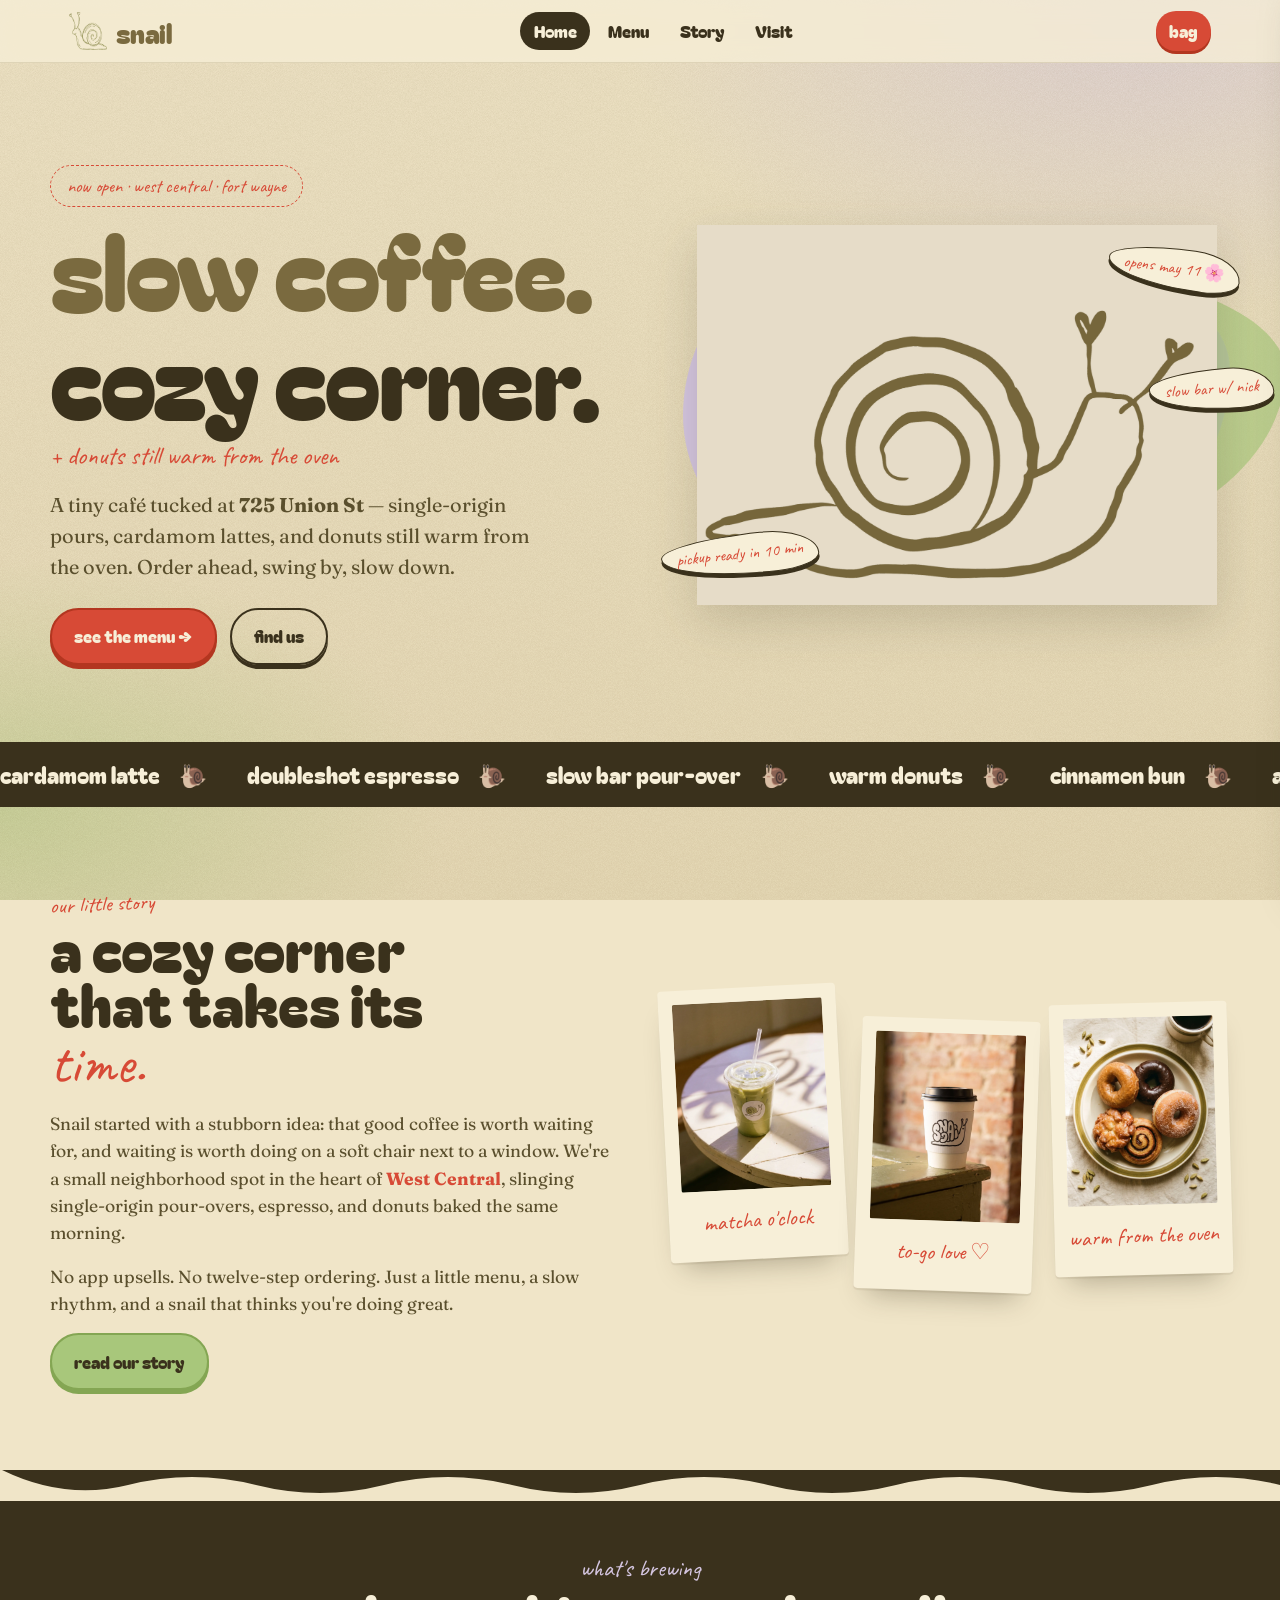
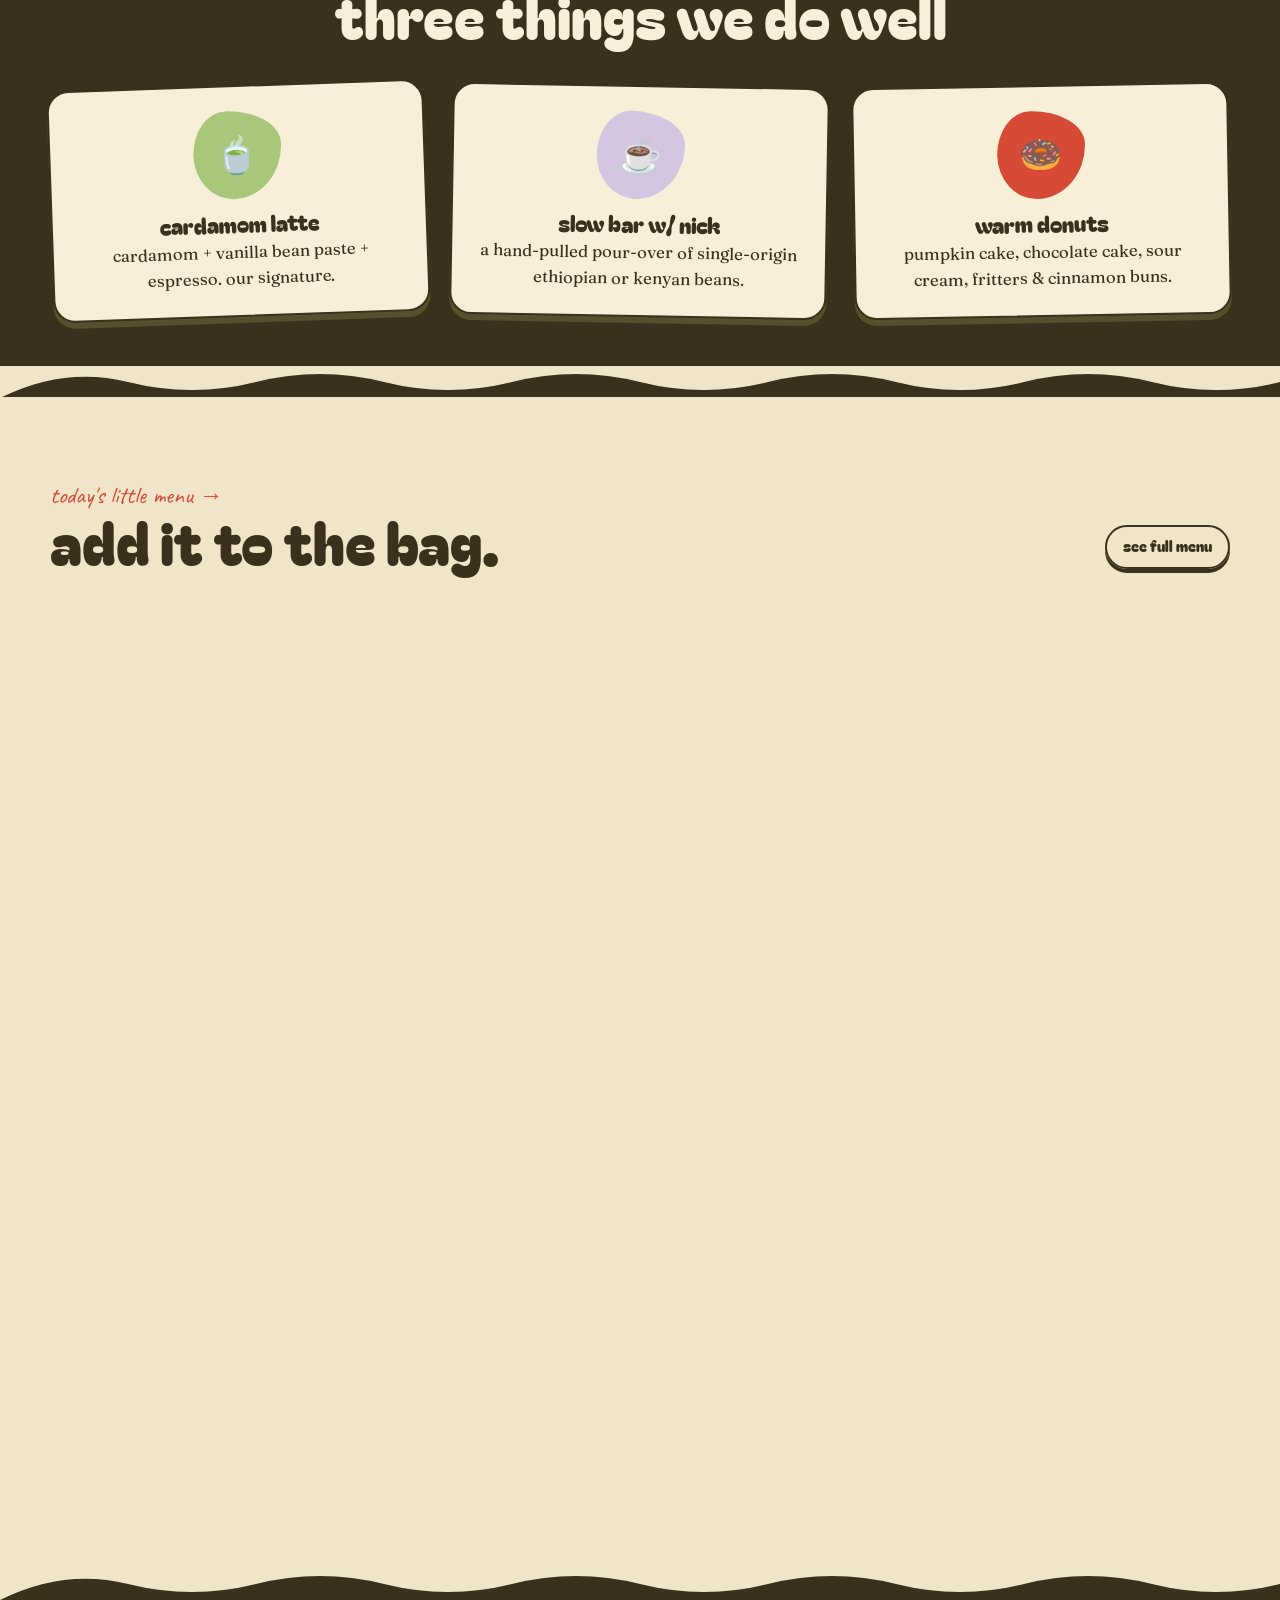
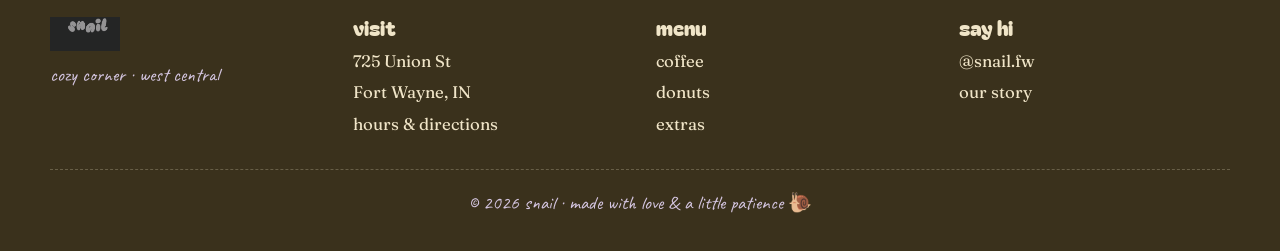
==== commit 2fb8bb46: "Fix layout + add drink customization modal Visual fixes - Hero title: trim to 2 lines ("slow coffee." ====
--- a/index.html
+++ b/index.html
@@ -20,7 +20,7 @@
 <header class="nav" role="banner">
   <div class="wrap nav__row">
     <a class="nav__brand" href="index.html" aria-label="Snail home">
-      <img src="assets/img/snail-mark.png" alt="">
+      <img src="assets/img/snail-logo.png" alt="">
       <span class="nav__brand-text">snail</span>
     </a>
     <nav class="nav__links" aria-label="Primary">
@@ -42,10 +42,10 @@
     <div class="hero__copy">
       <span class="hero__eyebrow" data-reveal>now open · west central · fort wayne</span>
       <h1 class="hero__title" data-reveal data-reveal-delay="1">
-        slow coffee.
-        <em>warm donuts.</em>
-        cozy corner.
+        <span>slow coffee.</span>
+        <span>cozy corner.</span>
       </h1>
+      <span class="hero__hand-tag" data-reveal data-reveal-delay="2">+ donuts still warm from the oven</span>
       <p class="hero__lede" data-reveal data-reveal-delay="2">
         A tiny café tucked at <strong>725 Union St</strong> — single-origin pours, cardamom lattes,
         and donuts still warm from the oven. Order ahead, swing by, slow down.
@@ -348,9 +348,30 @@
   </div>
 </aside>
 
+<!-- ========== CUSTOMIZE MODAL ========== -->
+<div class="modal" data-modal hidden role="dialog" aria-modal="true" aria-labelledby="modal-title">
+  <div class="modal__scrim" data-modal-close></div>
+  <div class="modal__panel">
+    <header class="modal__header">
+      <h2 id="modal-title" data-modal-title>customize</h2>
+      <button class="modal__close" type="button" data-modal-close aria-label="Close">×</button>
+    </header>
+    <p class="modal__desc" data-modal-desc></p>
+    <div data-modal-groups></div>
+    <footer class="modal__footer">
+      <div class="modal__total"><span>total</span> <span data-modal-total>$0.00</span></div>
+      <div class="modal__buttons">
+        <button class="modal__remove" type="button" data-modal-remove style="display:none">remove from bag</button>
+        <button class="btn btn--brick modal__add" type="button" data-modal-confirm>add to bag</button>
+      </div>
+    </footer>
+  </div>
+</div>
+
 <!-- Toast -->
 <div class="toast" data-toast role="status" aria-live="polite"></div>
 
+<script src="assets/js/customize.js"></script>
 <script src="assets/js/cart.js"></script>
 <script src="assets/js/main.js"></script>
 </body>
--- a/assets/css/components.css
+++ b/assets/css/components.css
@@ -336,6 +336,150 @@
 .cart-total small { font-size: .8rem; color: var(--olive); }
 .cart-checkout { width: 100%; justify-content: center; }
 
+/* ---------- CART LINE actions (override) ---------- */
+.cart-line__right { text-align: right; display: flex; flex-direction: column; align-items: flex-end; gap: .35rem; }
+.cart-line__price { font-family: var(--font-display); font-size: 1.1rem; color: var(--olive-ink); }
+.cart-line__actions { display: flex; gap: .25rem; }
+.cart-line__edit, .cart-line__remove {
+  font-family: var(--font-hand);
+  font-size: 1rem;
+  color: var(--brick);
+  padding: .25rem .55rem;
+  border-radius: 999px;
+}
+.cart-line__edit { color: var(--olive); }
+.cart-line__edit:hover { background: var(--matcha); color: var(--olive-ink); text-decoration: underline wavy; }
+.cart-line__remove:hover { text-decoration: underline wavy; }
+
+/* ---------- CUSTOMIZE MODAL ---------- */
+.modal {
+  position: fixed; inset: 0; z-index: 110;
+  display: flex; align-items: center; justify-content: center;
+  padding: 1rem;
+  pointer-events: none;
+}
+.modal[hidden] { display: none; }
+.modal.is-open { pointer-events: auto; }
+.modal__scrim {
+  position: absolute; inset: 0;
+  background: rgba(42,33,24,.55);
+  backdrop-filter: blur(4px);
+  -webkit-backdrop-filter: blur(4px);
+  opacity: 0;
+  transition: opacity .25s var(--ease-soft);
+}
+.modal.is-open .modal__scrim { opacity: 1; }
+.modal__panel {
+  position: relative;
+  background: var(--paper);
+  border: 2px solid var(--olive-ink);
+  border-radius: 24px;
+  padding: 1.6rem 1.6rem 1.4rem;
+  max-width: 540px;
+  width: 100%;
+  max-height: 92vh;
+  overflow-y: auto;
+  box-shadow: 0 14px 0 var(--olive-ink), 0 30px 60px -10px rgba(58,49,28,.45);
+  transform: translateY(20px) scale(.96);
+  opacity: 0;
+  transition: transform .35s var(--ease-bouncy), opacity .25s var(--ease-soft);
+}
+.modal.is-open .modal__panel { transform: none; opacity: 1; }
+.modal__header {
+  display: flex; align-items: center; justify-content: space-between;
+  margin-bottom: .3rem;
+}
+.modal__header h2 {
+  font-family: var(--font-display);
+  font-size: 1.9rem;
+  color: var(--olive-ink);
+  line-height: 1;
+}
+.modal__close {
+  width: 36px; height: 36px;
+  border-radius: 50%;
+  background: var(--cream-2);
+  display: grid; place-items: center;
+  font-size: 1.4rem;
+  transition: transform .25s var(--ease-bouncy), background .25s;
+}
+.modal__close:hover { background: var(--brick); color: var(--paper); transform: rotate(90deg); }
+.modal__desc {
+  color: var(--olive);
+  font-style: italic;
+  margin-bottom: 1.2rem;
+  font-size: .98rem;
+}
+
+.opt-group { margin-bottom: 1.1rem; }
+.opt-group__label {
+  font-family: var(--font-hand);
+  font-size: 1.3rem;
+  color: var(--brick);
+  margin-bottom: .4rem;
+  display: inline-block;
+  transform: rotate(-1.5deg);
+}
+.opt-group__options { display: flex; flex-wrap: wrap; gap: .4rem; }
+.opt-pill {
+  display: inline-flex;
+  align-items: center;
+  gap: .35rem;
+  padding: .45rem .9rem;
+  border-radius: 999px;
+  background: var(--cream);
+  border: 1.5px solid var(--olive-ink);
+  font-family: var(--font-display);
+  font-size: .95rem;
+  color: var(--olive-ink);
+  transition: background .2s, color .2s, transform .25s var(--ease-bouncy);
+}
+.opt-pill:hover { background: var(--matcha); transform: rotate(-2deg); }
+.opt-pill.is-selected {
+  background: var(--olive-ink);
+  color: var(--paper);
+}
+.opt-pill.is-selected:hover { background: var(--brick); }
+.opt-delta { font-size: .8rem; opacity: .85; }
+
+.modal__footer {
+  display: flex;
+  align-items: center;
+  justify-content: space-between;
+  gap: 1rem;
+  margin-top: .8rem;
+  padding-top: 1rem;
+  border-top: 2px dashed var(--olive);
+  flex-wrap: wrap;
+}
+.modal__total {
+  font-family: var(--font-display);
+  font-size: 1.4rem;
+  color: var(--olive-ink);
+  display: flex;
+  align-items: baseline;
+  gap: .8rem;
+}
+.modal__total small { font-size: .8rem; color: var(--olive); font-family: var(--font-hand); }
+.modal__buttons { display: flex; gap: .6rem; flex-wrap: wrap; }
+.modal__remove {
+  font-family: var(--font-hand);
+  font-size: 1.05rem;
+  color: var(--brick);
+  padding: .55rem 1rem;
+  border-radius: 999px;
+  border: 1.5px dashed var(--brick);
+}
+.modal__remove:hover { background: var(--brick); color: var(--paper); border-style: solid; }
+
+@media (max-width: 480px) {
+  .modal__panel { padding: 1.2rem; }
+  .modal__header h2 { font-size: 1.55rem; }
+  .modal__footer { flex-direction: column; align-items: stretch; }
+  .modal__buttons { width: 100%; }
+  .modal__add { flex: 1; justify-content: center; }
+}
+
 /* ---------- TOAST ---------- */
 .toast {
   position: fixed;
--- a/assets/css/pages.css
+++ b/assets/css/pages.css
@@ -28,23 +28,28 @@
 }
 .hero__title {
   font-family: var(--font-display);
-  font-size: var(--fs-mega);
-  line-height: .85;
+  font-size: clamp(3rem, 8vw, 6.5rem);
+  line-height: .92;
   letter-spacing: -.02em;
   color: var(--olive);
   margin-bottom: 1rem;
   position: relative;
 }
-.hero__title em {
-  font-family: var(--font-hand);
-  font-style: normal;
+.hero__title span {
+  display: block;
+  white-space: nowrap;
+}
+.hero__title span:nth-child(2) {
+  color: var(--olive-ink);
+  margin-top: .15em;
+}
+.hero__hand-tag {
+  font-family: var(--font-hand);
   color: var(--brick);
-  font-size: .55em;
-  display: block;
-  transform: rotate(-3deg) translateX(-1ch);
-  margin-top: .2em;
-  font-weight: 600;
-  line-height: 1;
+  font-size: 1.6rem;
+  display: inline-block;
+  transform: rotate(-3deg);
+  margin: -.2rem 0 .8rem;
 }
 .hero__lede {
   font-size: var(--fs-lead);
@@ -111,23 +116,28 @@
   overflow: hidden;
   border-block: 2px solid var(--olive-ink);
   position: relative;
+  display: flex;
 }
 .marquee__track {
-  display: inline-flex;
+  display: flex;
+  flex-shrink: 0;
   gap: 2.5rem;
-  padding-left: 2.5rem;
+  padding-right: 2.5rem;
   white-space: nowrap;
-  animation: marquee 28s linear infinite;
+  animation: marquee 32s linear infinite;
   will-change: transform;
-}
-.marquee span { display: inline-flex; align-items: center; gap: 1.2rem; }
-.marquee span::after {
+  min-width: 100%;
+  justify-content: space-around;
+}
+.marquee__track span { display: inline-flex; align-items: center; gap: 1.2rem; flex-shrink: 0; }
+.marquee__track span::after {
   content: "🐌";
   font-size: 1.4rem;
   filter: grayscale(.4);
 }
 @keyframes marquee {
-  to { transform: translateX(-50%); }
+  from { transform: translateX(0); }
+  to   { transform: translateX(-100%); }
 }
 
 /* Story section */
@@ -141,16 +151,16 @@
   align-items: center;
 }
 .story__photos {
-  position: relative;
-  height: clamp(360px, 50vw, 540px);
-}
-.story__photos .polaroid {
-  position: absolute;
-  width: 64%;
-}
-.story__photos .polaroid:nth-child(1) { top: 0;     left: 0;    z-index: 2; }
-.story__photos .polaroid:nth-child(2) { top: 8%;    right: 0;   z-index: 1; transform: rotate(4deg); }
-.story__photos .polaroid:nth-child(3) { bottom: 0;  left: 16%;  z-index: 3; transform: rotate(-2deg); }
+  display: grid;
+  grid-template-columns: repeat(3, 1fr);
+  gap: 1rem;
+  align-items: start;
+}
+.story__photos .polaroid { width: 100%; }
+.story__photos .polaroid:nth-child(1) { transform: rotate(-3deg); margin-top: 0; }
+.story__photos .polaroid:nth-child(2) { transform: rotate(2deg);  margin-top: 2rem; }
+.story__photos .polaroid:nth-child(3) { transform: rotate(-1.5deg); margin-top: 1rem; }
+.story__photos .polaroid:hover { transform: translateY(-6px) rotate(0deg); transition: transform .35s var(--ease-bouncy); }
 .story__copy h2 {
   font-size: var(--fs-h2);
   color: var(--olive-ink);
@@ -231,8 +241,14 @@
 .menu-preview__head .hand { font-size: 1.5rem; }
 .menu-preview__grid {
   display: grid;
-  grid-template-columns: repeat(auto-fill, minmax(260px, 1fr));
+  grid-template-columns: repeat(3, 1fr);
   gap: 1.4rem;
+}
+@media (max-width: 900px) {
+  .menu-preview__grid { grid-template-columns: repeat(2, 1fr); }
+}
+@media (max-width: 560px) {
+  .menu-preview__grid { grid-template-columns: 1fr; }
 }
 
 /* Visit teaser */
@@ -341,8 +357,16 @@
 }
 .menu-grid {
   display: grid;
-  grid-template-columns: repeat(auto-fill, minmax(280px, 1fr));
+  grid-template-columns: repeat(3, 1fr);
   gap: 1.4rem;
+}
+.menu-grid--2 { grid-template-columns: repeat(2, 1fr); }
+.menu-grid--4 { grid-template-columns: repeat(4, 1fr); }
+@media (max-width: 1000px) {
+  .menu-grid, .menu-grid--4 { grid-template-columns: repeat(2, 1fr); }
+}
+@media (max-width: 600px) {
+  .menu-grid, .menu-grid--2, .menu-grid--4 { grid-template-columns: 1fr; }
 }
 
 /* ---------- STORY PAGE ---------- */
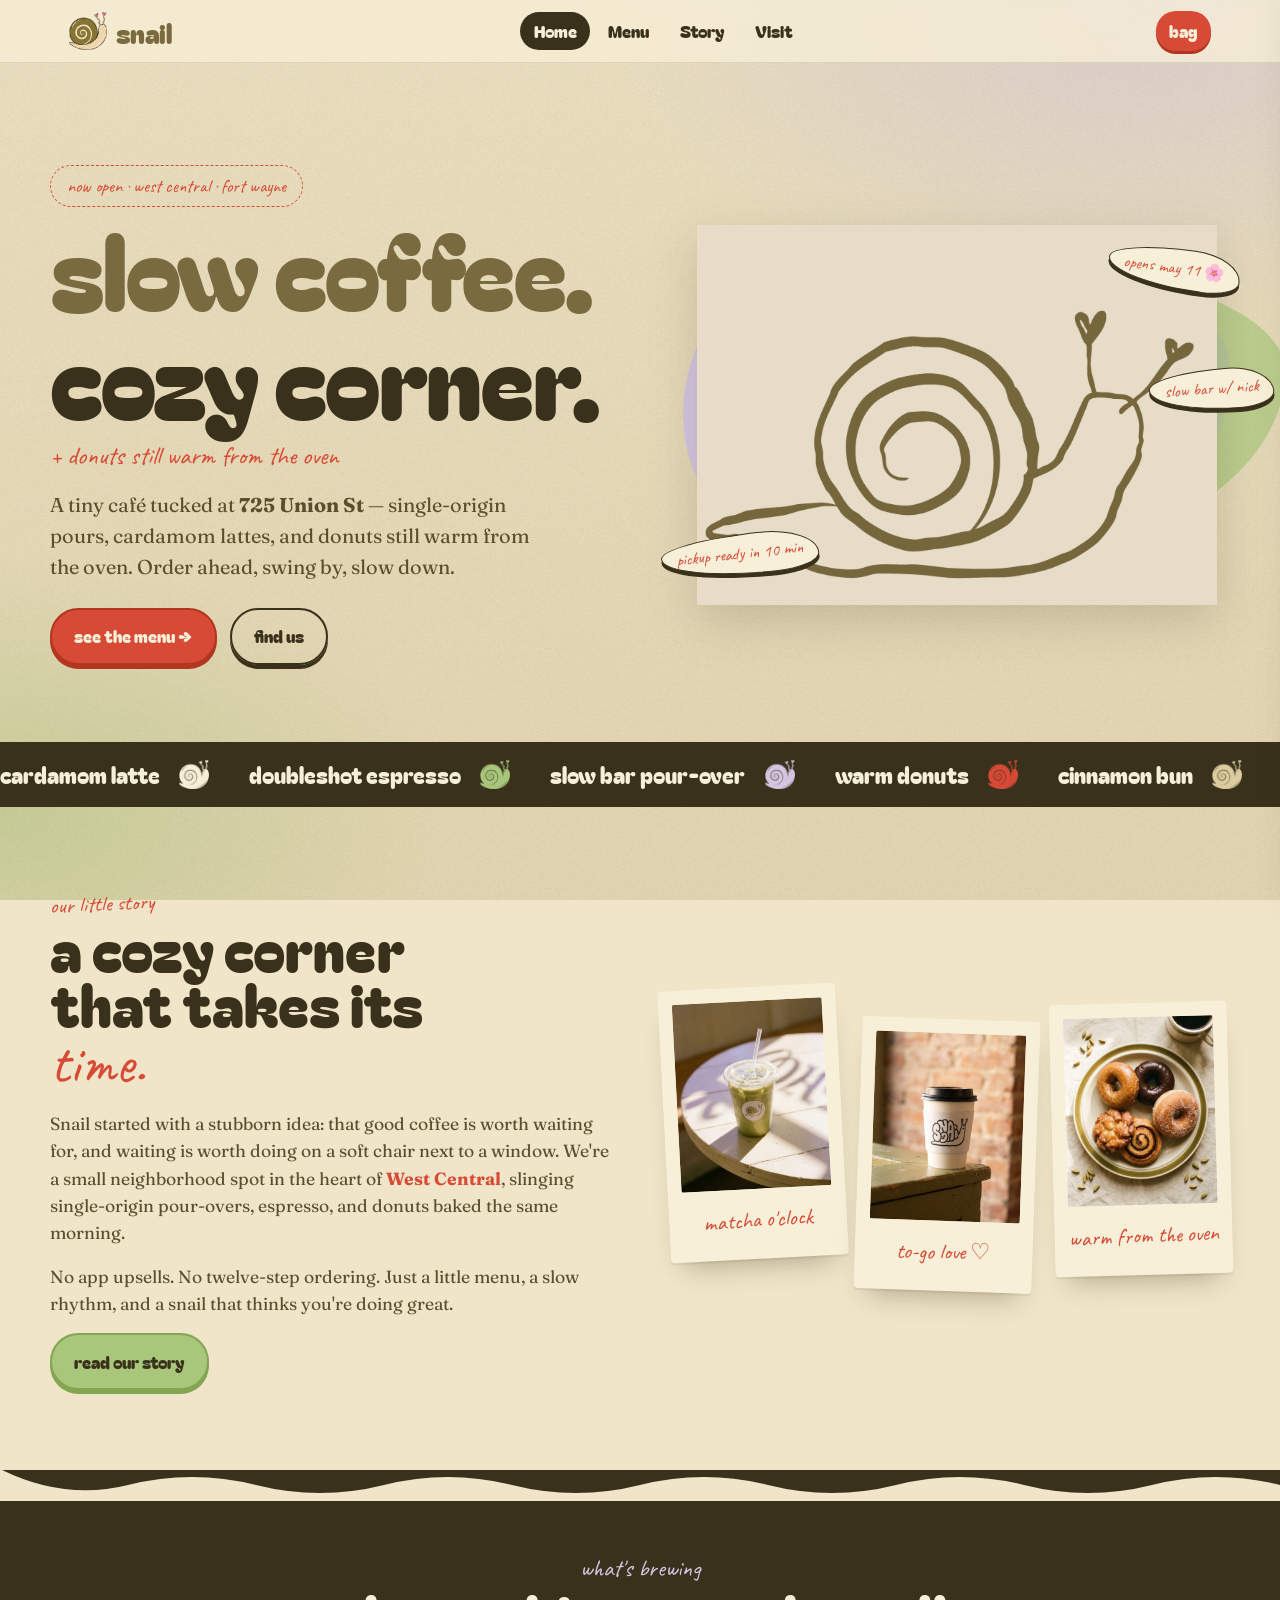
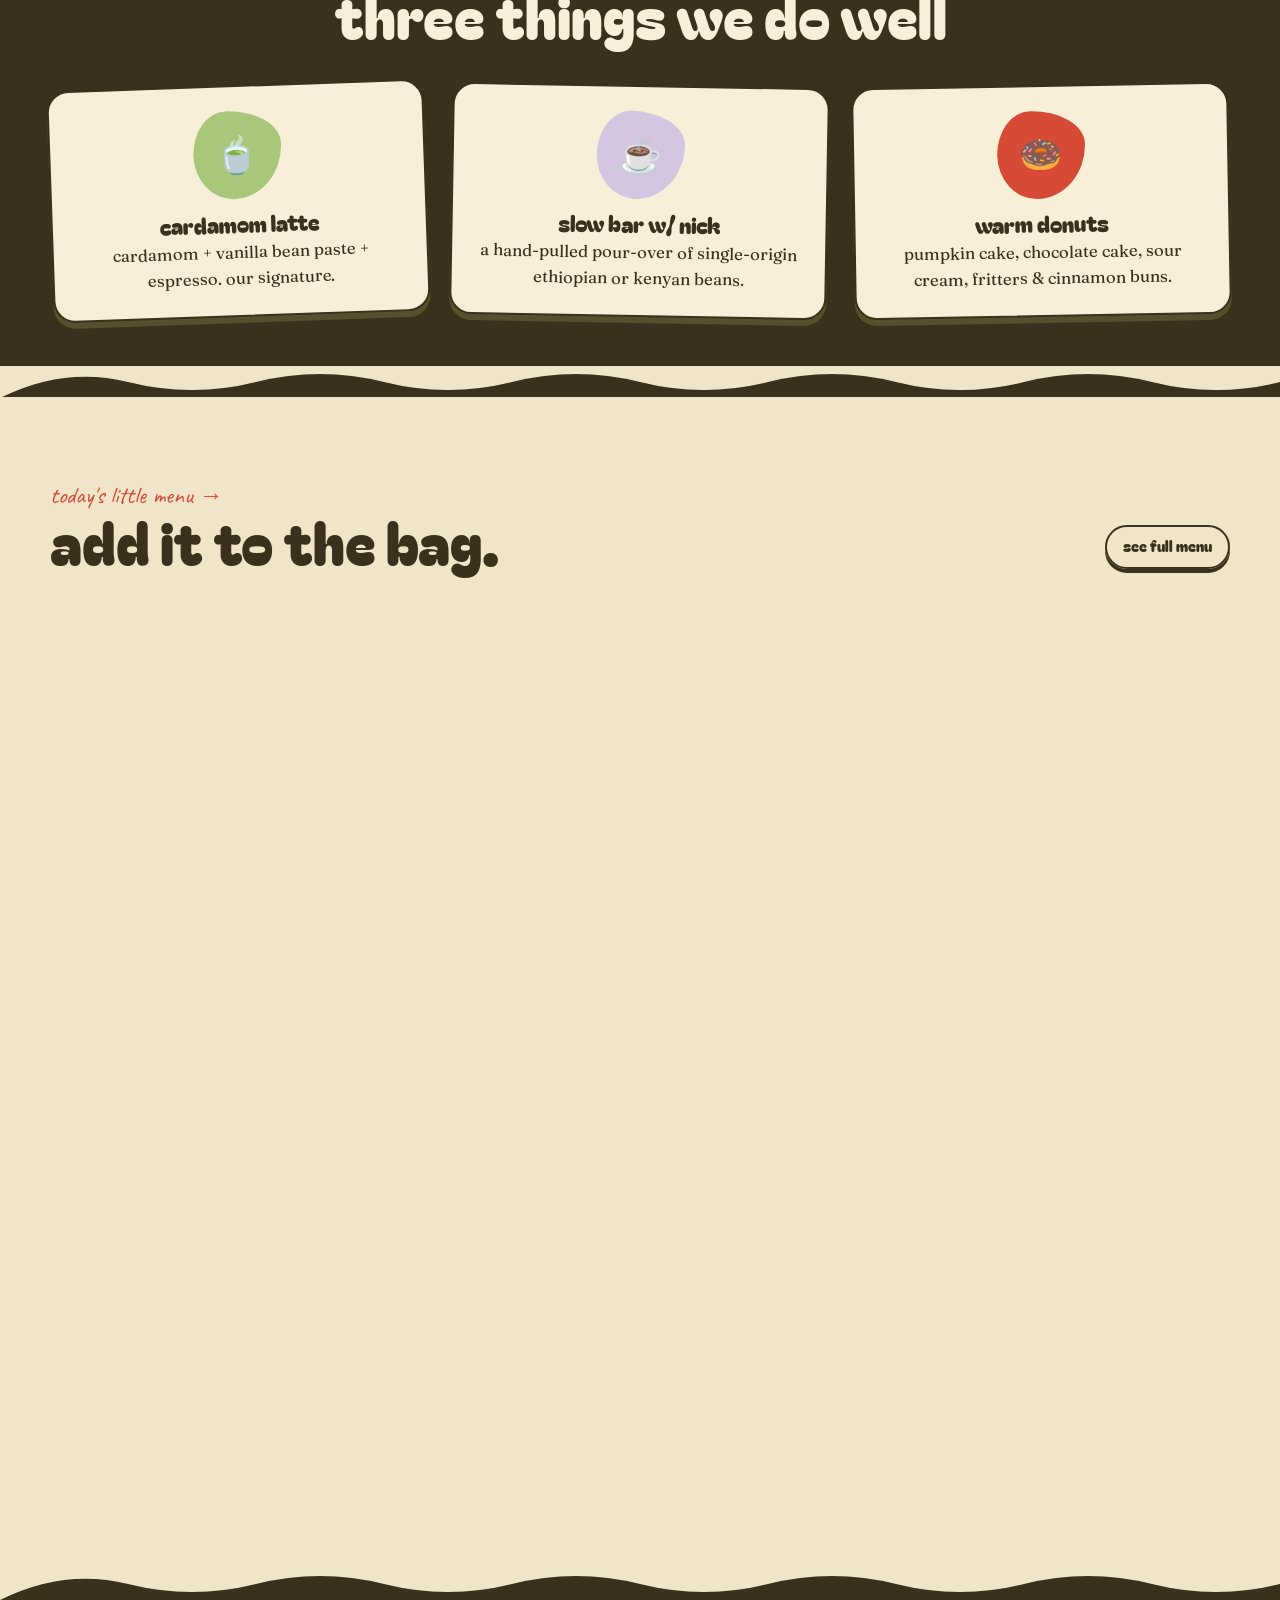
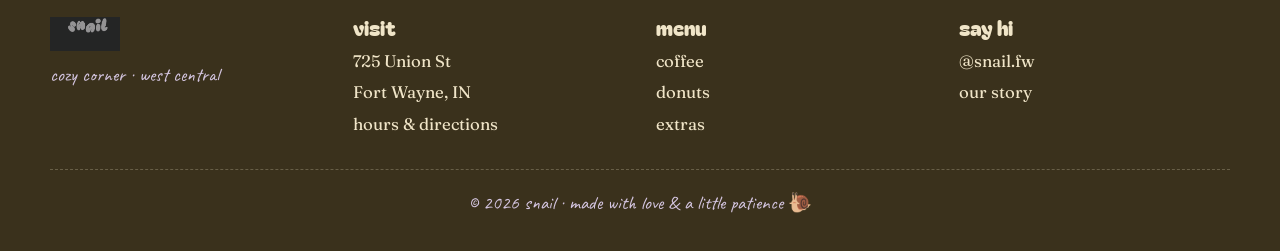
==== commit 7517744c: "New nav snail design: filled olive shell + cream body - Generate fresh hand-drawn snail logo via Hig" ====
--- a/index.html
+++ b/index.html
@@ -6,7 +6,7 @@
   <meta name="theme-color" content="#F0E5C8">
   <title>snail — cozy café in west central, fort wayne</title>
   <meta name="description" content="A cozy local café in West Central, Fort Wayne. Slow coffee, warm donuts, hand-pulled espresso. 725 Union St · open daily from May 11.">
-  <link rel="icon" href="assets/img/snail-mark.png">
+  <link rel="icon" href="assets/img/snail-logo.png">
   <link rel="preconnect" href="https://fonts.googleapis.com">
   <link rel="preconnect" href="https://fonts.gstatic.com" crossorigin>
   <link href="https://fonts.googleapis.com/css2?family=Bagel+Fat+One&family=Caveat:wght@400;600;700&family=Fraunces:opsz,wght@9..144,400;9..144,500;9..144,700&display=swap" rel="stylesheet">
@@ -328,7 +328,7 @@
     <div class="cart-list" data-cart-list></div>
 
     <div class="cart-empty" data-cart-empty>
-      <img src="assets/img/snail-mark.png" alt="">
+      <img src="assets/img/snail-logo.png" alt="">
       <p>nothing in the bag yet — go pick something cozy</p>
       <a class="btn btn--matcha btn--small" href="menu.html" style="margin-top:1rem">browse menu</a>
     </div>
--- a/assets/css/pages.css
+++ b/assets/css/pages.css
@@ -131,10 +131,22 @@
 }
 .marquee__track span { display: inline-flex; align-items: center; gap: 1.2rem; flex-shrink: 0; }
 .marquee__track span::after {
-  content: "🐌";
-  font-size: 1.4rem;
-  filter: grayscale(.4);
-}
+  content: "";
+  display: inline-block;
+  width: 30px;
+  height: 30px;
+  background-color: var(--paper);
+  -webkit-mask: url('../img/snail-logo.png') no-repeat center / contain;
+  mask: url('../img/snail-logo.png') no-repeat center / contain;
+  flex-shrink: 0;
+}
+.marquee__track span:nth-child(7n+1)::after { background-color: var(--paper); }
+.marquee__track span:nth-child(7n+2)::after { background-color: var(--matcha); }
+.marquee__track span:nth-child(7n+3)::after { background-color: var(--lilac); }
+.marquee__track span:nth-child(7n+4)::after { background-color: var(--brick); }
+.marquee__track span:nth-child(7n+5)::after { background-color: var(--cream-3); }
+.marquee__track span:nth-child(7n+6)::after { background-color: var(--matcha-deep); }
+.marquee__track span:nth-child(7n+7)::after { background-color: var(--lilac-deep); }
 @keyframes marquee {
   from { transform: translateX(0); }
   to   { transform: translateX(-100%); }
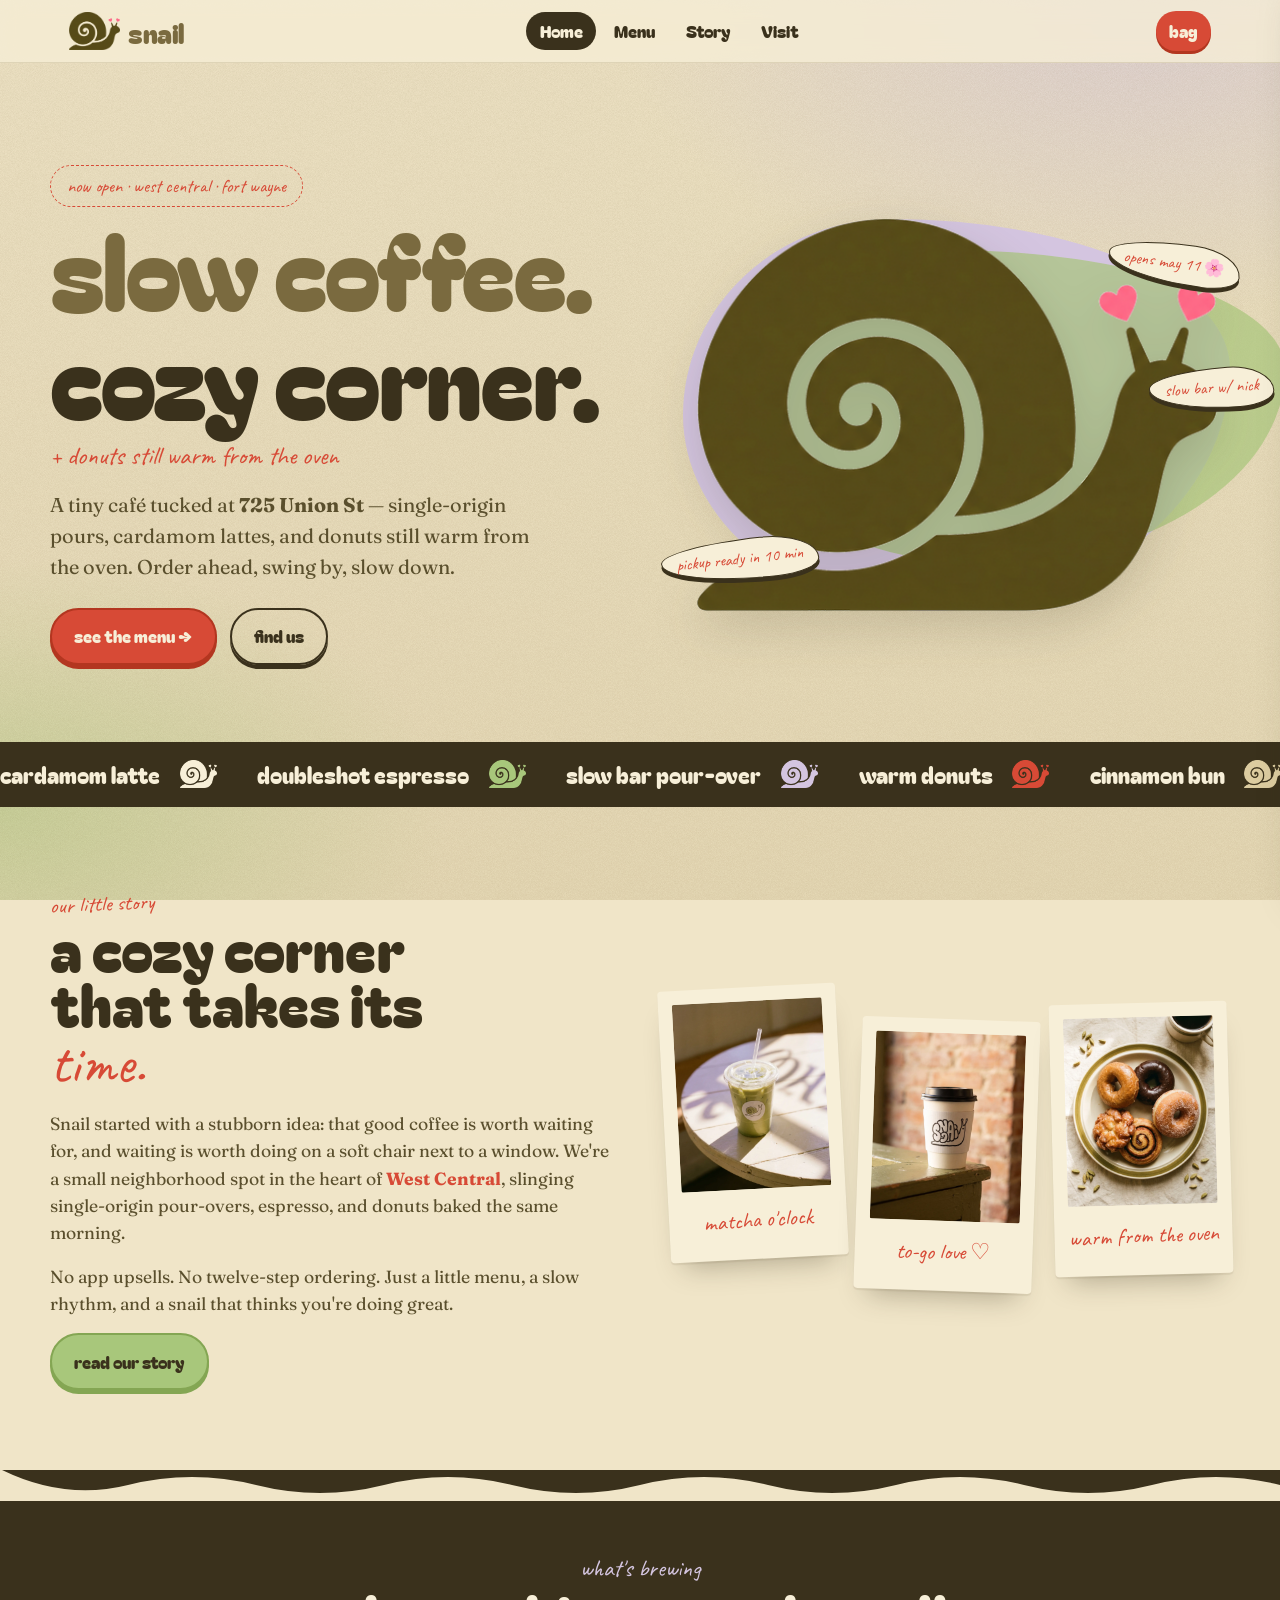
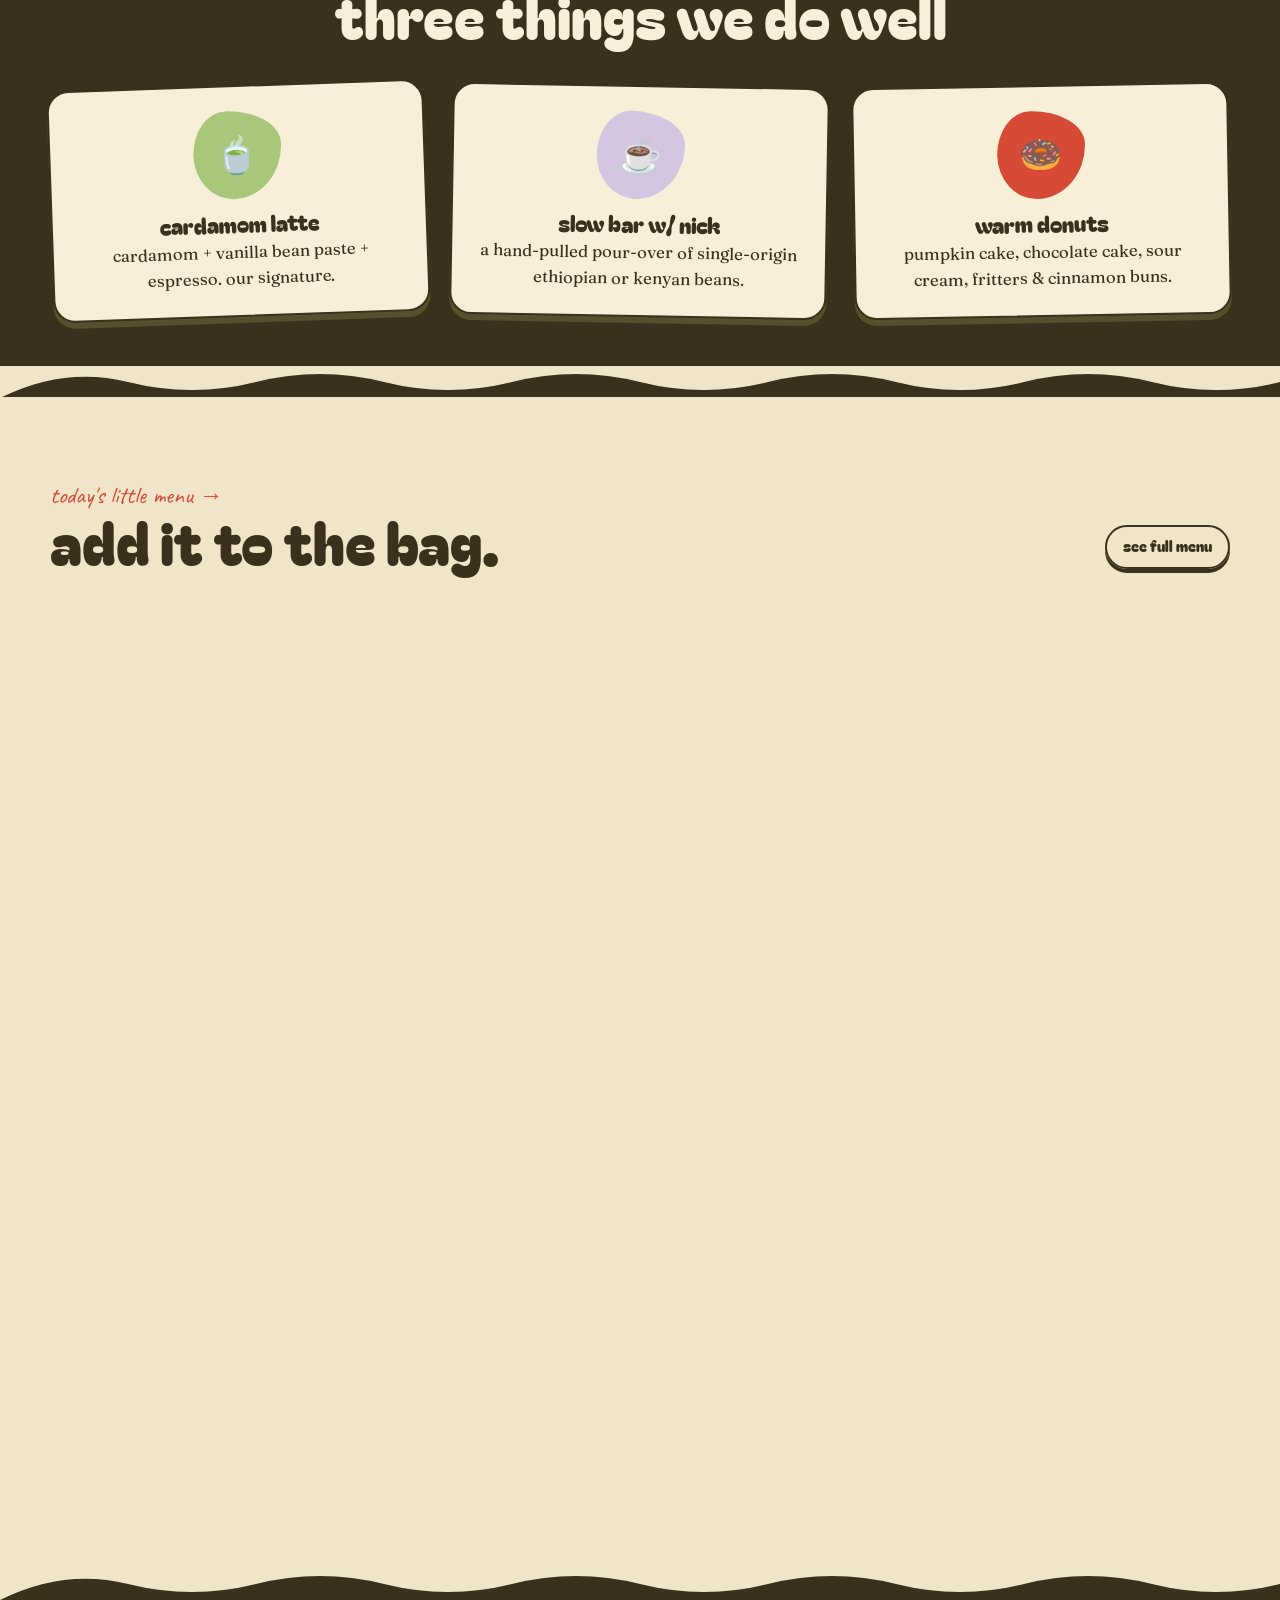
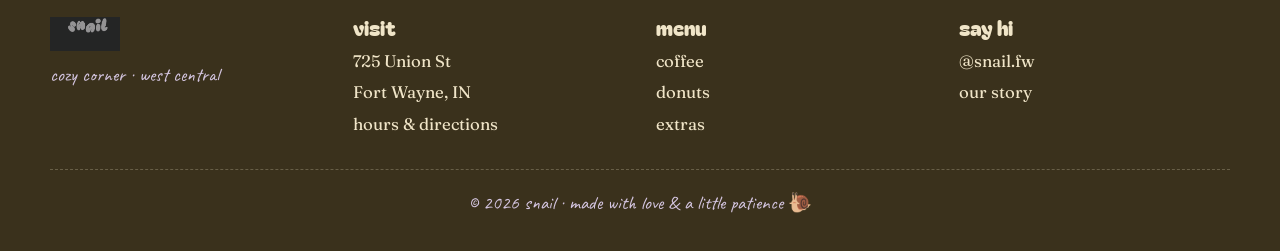
==== commit a4ca12a4: "Fix: hero img on home was still pointing at deleted snail-mark.png Repoint hero__art-snail to the ne" ====
--- a/index.html
+++ b/index.html
@@ -58,7 +58,7 @@
     <div class="hero__art">
       <div class="hero__art-blob"></div>
       <div class="hero__art-blob matcha"></div>
-      <img class="hero__art-snail" src="assets/img/snail-mark.png" alt="A hand-drawn snail with hearts on its antennae">
+      <img class="hero__art-snail" src="assets/img/snail-logo.png" alt="A hand-drawn snail with hearts on its antennae">
       <span class="hero__art-tag t1">opens may 11 🌸</span>
       <span class="hero__art-tag t2">pickup ready in 10 min</span>
       <span class="hero__art-tag t3">slow bar w/ nick</span>
--- a/assets/css/components.css
+++ b/assets/css/components.css
@@ -24,7 +24,7 @@
   text-decoration: none;
   flex-shrink: 0;
 }
-.nav__brand img { width: 38px; height: 38px; }
+.nav__brand img { height: 38px; width: auto; }
 .nav__brand-text {
   font-family: var(--font-display);
   font-size: 1.7rem;
@@ -81,16 +81,59 @@
   padding: 0 6px;
 }
 
-@media (max-width: 640px) {
-  .nav__row { padding: .55rem .8rem; gap: .55rem; }
-  .nav__brand img { width: 32px; height: 32px; }
-  .nav__brand-text { font-size: 1.35rem; }
-  .nav__link { font-size: .92rem; padding: .3rem .65rem; }
-  .nav__cart { padding: .4rem .65rem; font-size: .9rem; }
+/* MOBILE NAV: 2-row sticky-note layout */
+@media (max-width: 720px) {
+  .nav__row {
+    grid-template-columns: 1fr auto;
+    grid-template-rows: auto auto;
+    grid-template-areas:
+      "brand cart"
+      "links links";
+    padding: .55rem .8rem .7rem;
+    gap: .55rem .8rem;
+    row-gap: .65rem;
+  }
+  .nav__brand { grid-area: brand; }
+  .nav__cart  { grid-area: cart;  }
+  .nav__links {
+    grid-area: links;
+    display: grid;
+    grid-template-columns: repeat(4, 1fr);
+    gap: .4rem;
+    overflow: visible;
+    padding: 2px 0;
+  }
+  .nav__brand img { height: 36px; width: auto; }
+  .nav__brand-text { font-size: 1.5rem; }
+  .nav__link {
+    font-size: .95rem;
+    padding: .55rem .35rem;
+    text-align: center;
+    border-radius: 14px;
+    border: 2px solid var(--olive-ink);
+    box-shadow: 0 3px 0 var(--olive-ink);
+    background: var(--paper);
+  }
+  /* Sticky-note color rotation */
+  .nav__link:nth-child(1) { background: var(--matcha);  transform: rotate(-2deg);  }
+  .nav__link:nth-child(2) { background: var(--lilac);   transform: rotate(1.5deg); }
+  .nav__link:nth-child(3) { background: var(--cream-3); transform: rotate(-1.5deg);}
+  .nav__link:nth-child(4) { background: var(--brick); color: var(--paper); transform: rotate(2deg); border-color: var(--olive-ink); }
+  .nav__link:hover, .nav__link:active {
+    transform: rotate(0deg) translateY(-2px);
+    box-shadow: 0 5px 0 var(--olive-ink);
+  }
+  .nav__link.is-active {
+    background: var(--olive-ink) !important;
+    color: var(--paper) !important;
+    transform: rotate(-1deg) scale(1.03);
+    box-shadow: 0 3px 0 var(--brick);
+  }
+  .nav__cart { padding: .5rem .9rem; font-size: 1rem; }
 }
 @media (max-width: 420px) {
-  .nav__brand-text { display: none; }
-  .nav__link { font-size: .85rem; padding: .25rem .55rem; }
+  .nav__brand-text { font-size: 1.3rem; }
+  .nav__link { font-size: .85rem; padding: .5rem .25rem; }
 }
 
 /* ---------- BUTTONS ---------- */
--- a/assets/css/pages.css
+++ b/assets/css/pages.css
@@ -133,8 +133,8 @@
 .marquee__track span::after {
   content: "";
   display: inline-block;
-  width: 30px;
-  height: 30px;
+  width: 38px;
+  height: 28px;
   background-color: var(--paper);
   -webkit-mask: url('../img/snail-logo.png') no-repeat center / contain;
   mask: url('../img/snail-logo.png') no-repeat center / contain;
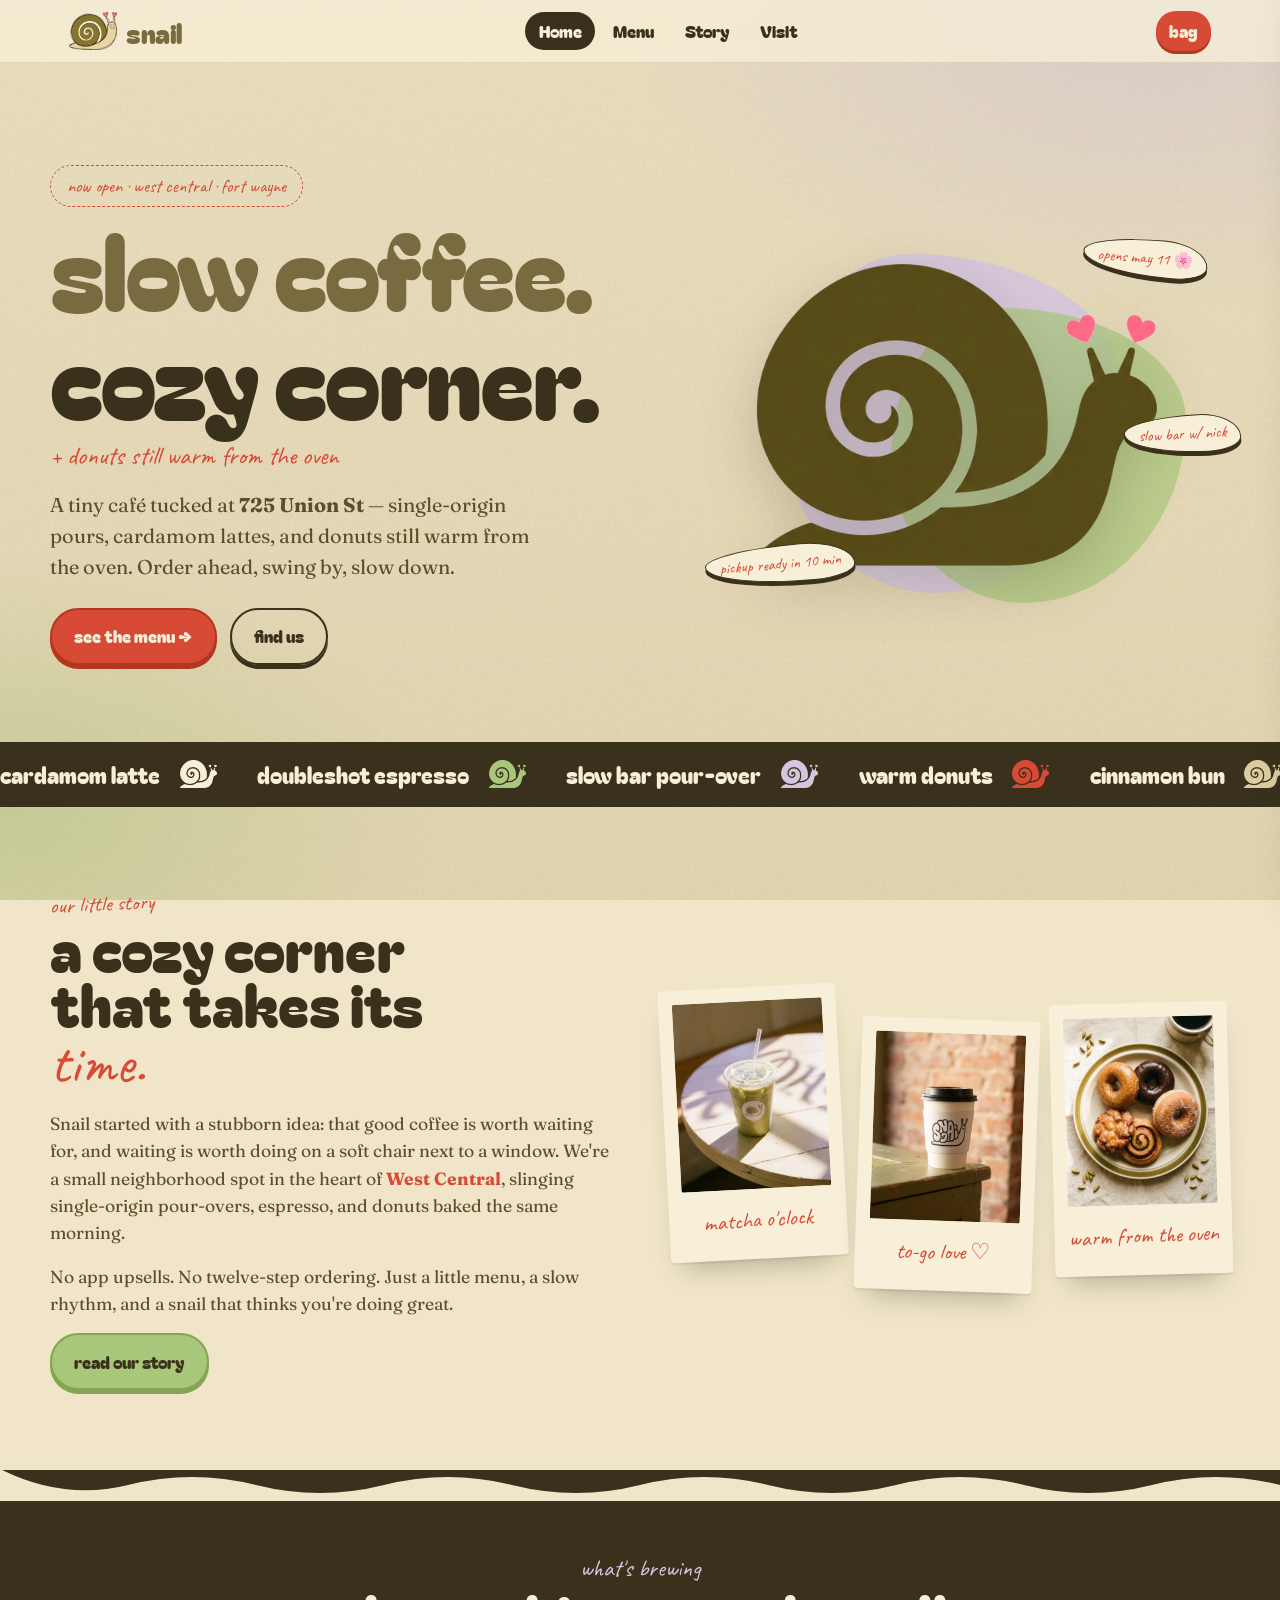
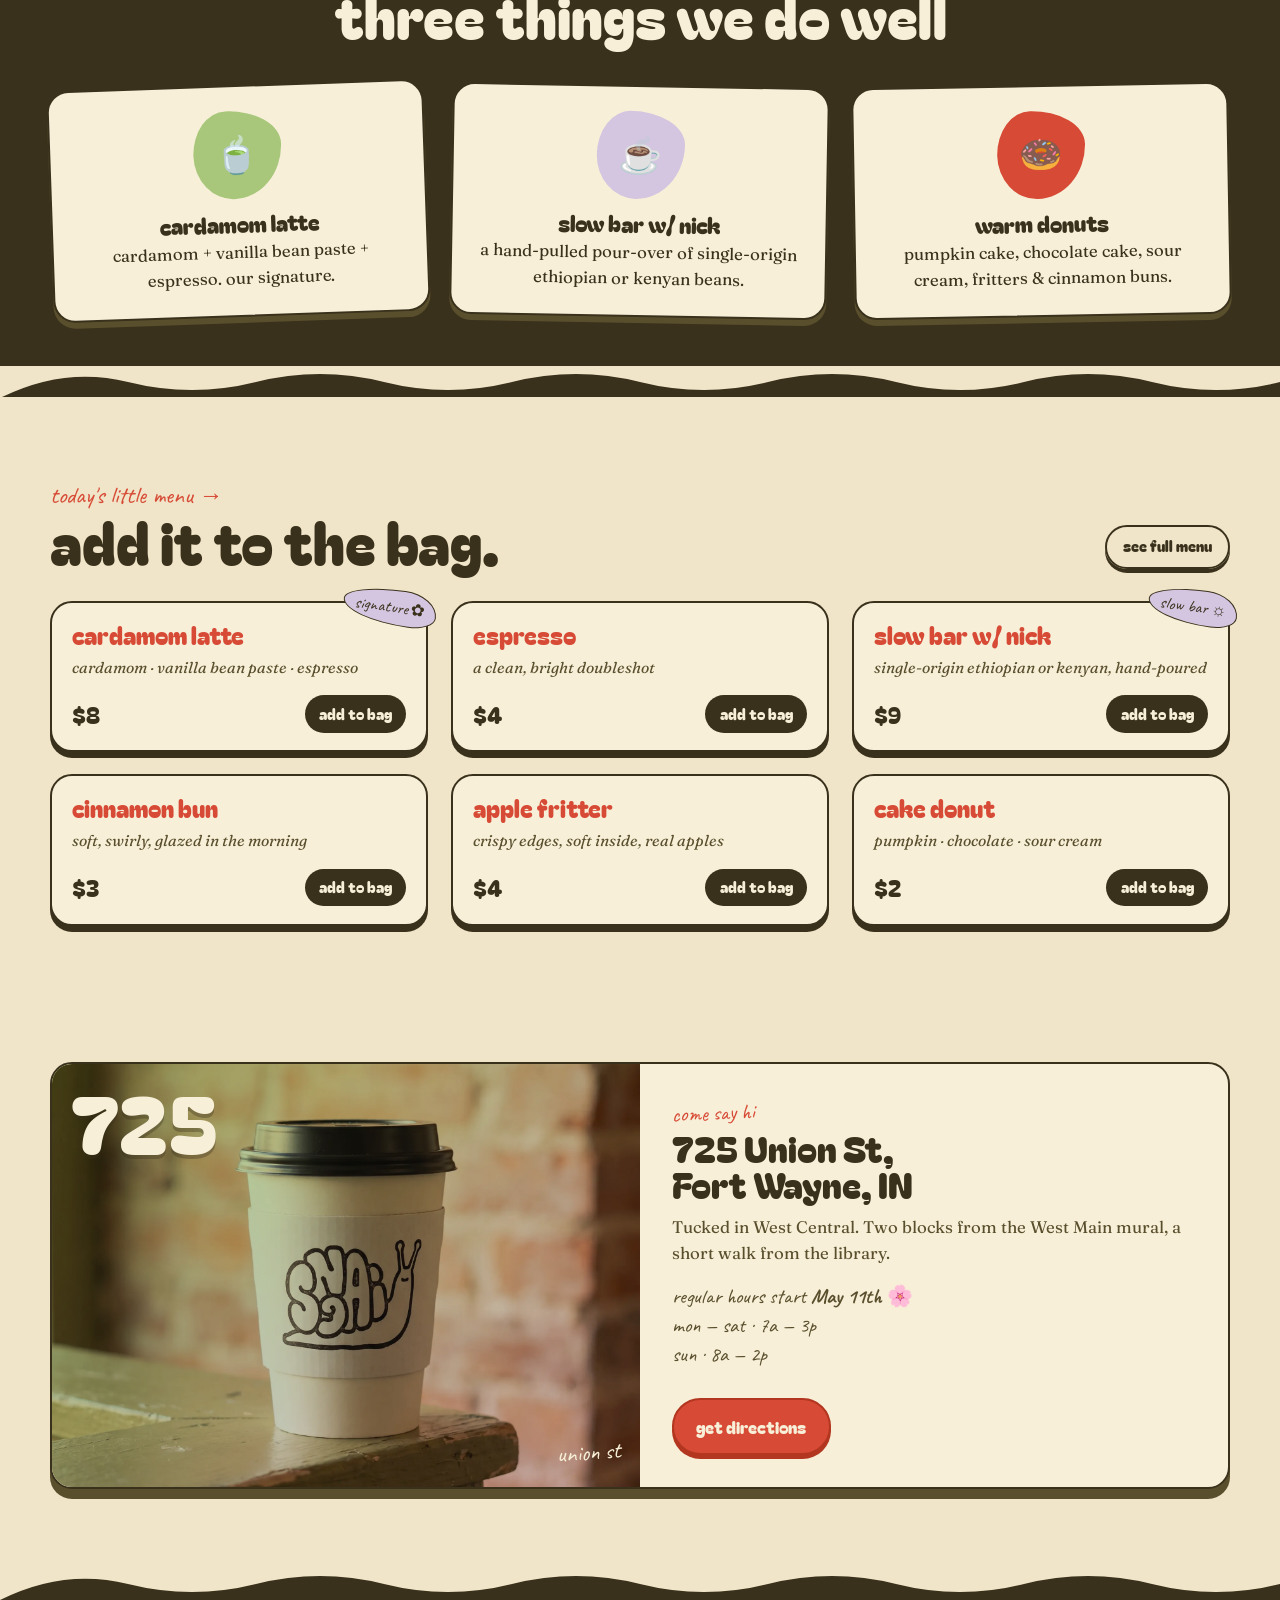
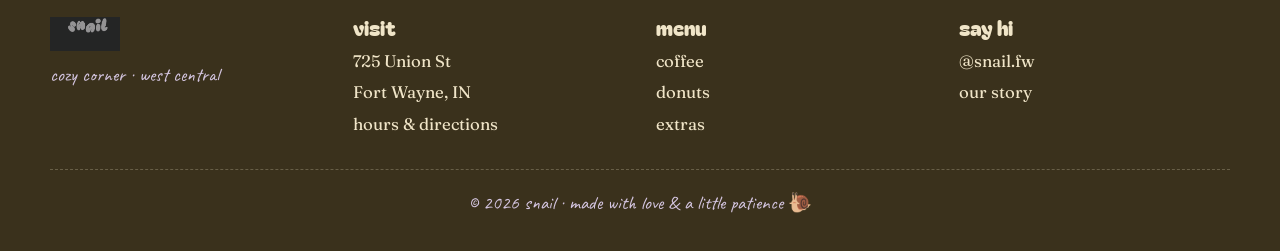
==== commit fb078f41: "Two-snail system: cartoon nav + monochrome hero - New snail-nav.png: friendly cartoon snail (olive s" ====
--- a/index.html
+++ b/index.html
@@ -20,7 +20,7 @@
 <header class="nav" role="banner">
   <div class="wrap nav__row">
     <a class="nav__brand" href="index.html" aria-label="Snail home">
-      <img src="assets/img/snail-logo.png" alt="">
+      <img src="assets/img/snail-nav.png" alt="">
       <span class="nav__brand-text">snail</span>
     </a>
     <nav class="nav__links" aria-label="Primary">
--- a/assets/css/pages.css
+++ b/assets/css/pages.css
@@ -63,21 +63,36 @@
   position: relative;
   display: grid;
   place-items: center;
+  padding: 2.5rem 1rem;
+  min-height: 360px;
 }
 .hero__art-blob {
-  position: absolute; inset: 0;
+  position: absolute;
+  width: 62%;
+  aspect-ratio: 1 / 1;
   background: var(--lilac);
   border-radius: var(--r-blob);
   z-index: 0;
+  top: 8%;
+  left: 18%;
+  opacity: .85;
   animation: blob-drift 18s ease-in-out infinite alternate;
 }
-.hero__art-blob.matcha { background: var(--matcha); inset: 8% -10% 12% 10%; opacity: .7; animation-duration: 22s; }
+.hero__art-blob.matcha {
+  background: var(--matcha);
+  width: 54%;
+  top: 22%;
+  left: auto;
+  right: 8%;
+  opacity: .7;
+  animation-duration: 22s;
+}
 .hero__art-snail {
   position: relative;
   z-index: 2;
-  width: 100%;
-  max-width: 520px;
-  filter: drop-shadow(0 16px 24px rgba(58,49,28,.18));
+  width: 78%;
+  max-width: 440px;
+  filter: drop-shadow(0 18px 28px rgba(58,49,28,.22));
   animation: snail-bob 6s ease-in-out infinite;
 }
 .hero__art-tag {
@@ -86,15 +101,17 @@
   font-family: var(--font-hand);
   background: var(--paper);
   border: 1.5px solid var(--olive-ink);
-  padding: .4rem .9rem;
+  padding: .35rem .85rem;
   border-radius: var(--r-blob-2);
   color: var(--brick);
-  font-size: 1.05rem;
+  font-size: 1rem;
   box-shadow: 0 4px 0 var(--olive-ink);
-}
-.hero__art-tag.t1 { top: 6%; right: -2%; transform: rotate(8deg); }
-.hero__art-tag.t2 { bottom: 8%; left: -4%; transform: rotate(-6deg); }
-.hero__art-tag.t3 { top: 38%; right: -8%; transform: rotate(-4deg); }
+  white-space: nowrap;
+}
+/* Anchored to the .hero__art container corners so they sit predictably */
+.hero__art-tag.t1 { top: 4%;     right: 4%;  transform: rotate(5deg);  }
+.hero__art-tag.t2 { bottom: 6%;  left: 4%;   transform: rotate(-5deg); }
+.hero__art-tag.t3 { top: 50%;    right: -2%; transform: rotate(-3deg); }
 
 @keyframes snail-bob {
   0%, 100% { transform: translateY(0) rotate(-1deg); }
@@ -464,7 +481,20 @@
 /* ---------- RESPONSIVE BREAKPOINTS ---------- */
 @media (max-width: 900px) {
   .hero__inner { grid-template-columns: 1fr; }
-  .hero__art { order: -1; max-width: 380px; margin: 0 auto; }
+  .hero__art {
+    order: -1;
+    max-width: 320px;
+    margin: 0 auto;
+    min-height: 280px;
+    padding: 1.2rem .5rem;
+  }
+  .hero__art-snail { max-width: 220px; width: 70%; }
+  .hero__art-blob { width: 70%; }
+  .hero__art-blob.matcha { width: 56%; }
+  .hero__art-tag { font-size: .92rem; padding: .25rem .7rem; }
+  .hero__art-tag.t1 { top: 0;       right: -5%;  }
+  .hero__art-tag.t2 { bottom: 0;    left: -5%;   }
+  .hero__art-tag.t3 { top: 45%;     right: -10%; }
   .story__inner { grid-template-columns: 1fr; gap: 2rem; }
   .story__photos { height: 460px; max-width: 460px; margin: 0 auto; }
   .highlights__row { grid-template-columns: 1fr; gap: 1.2rem; max-width: 360px; margin: 0 auto; }
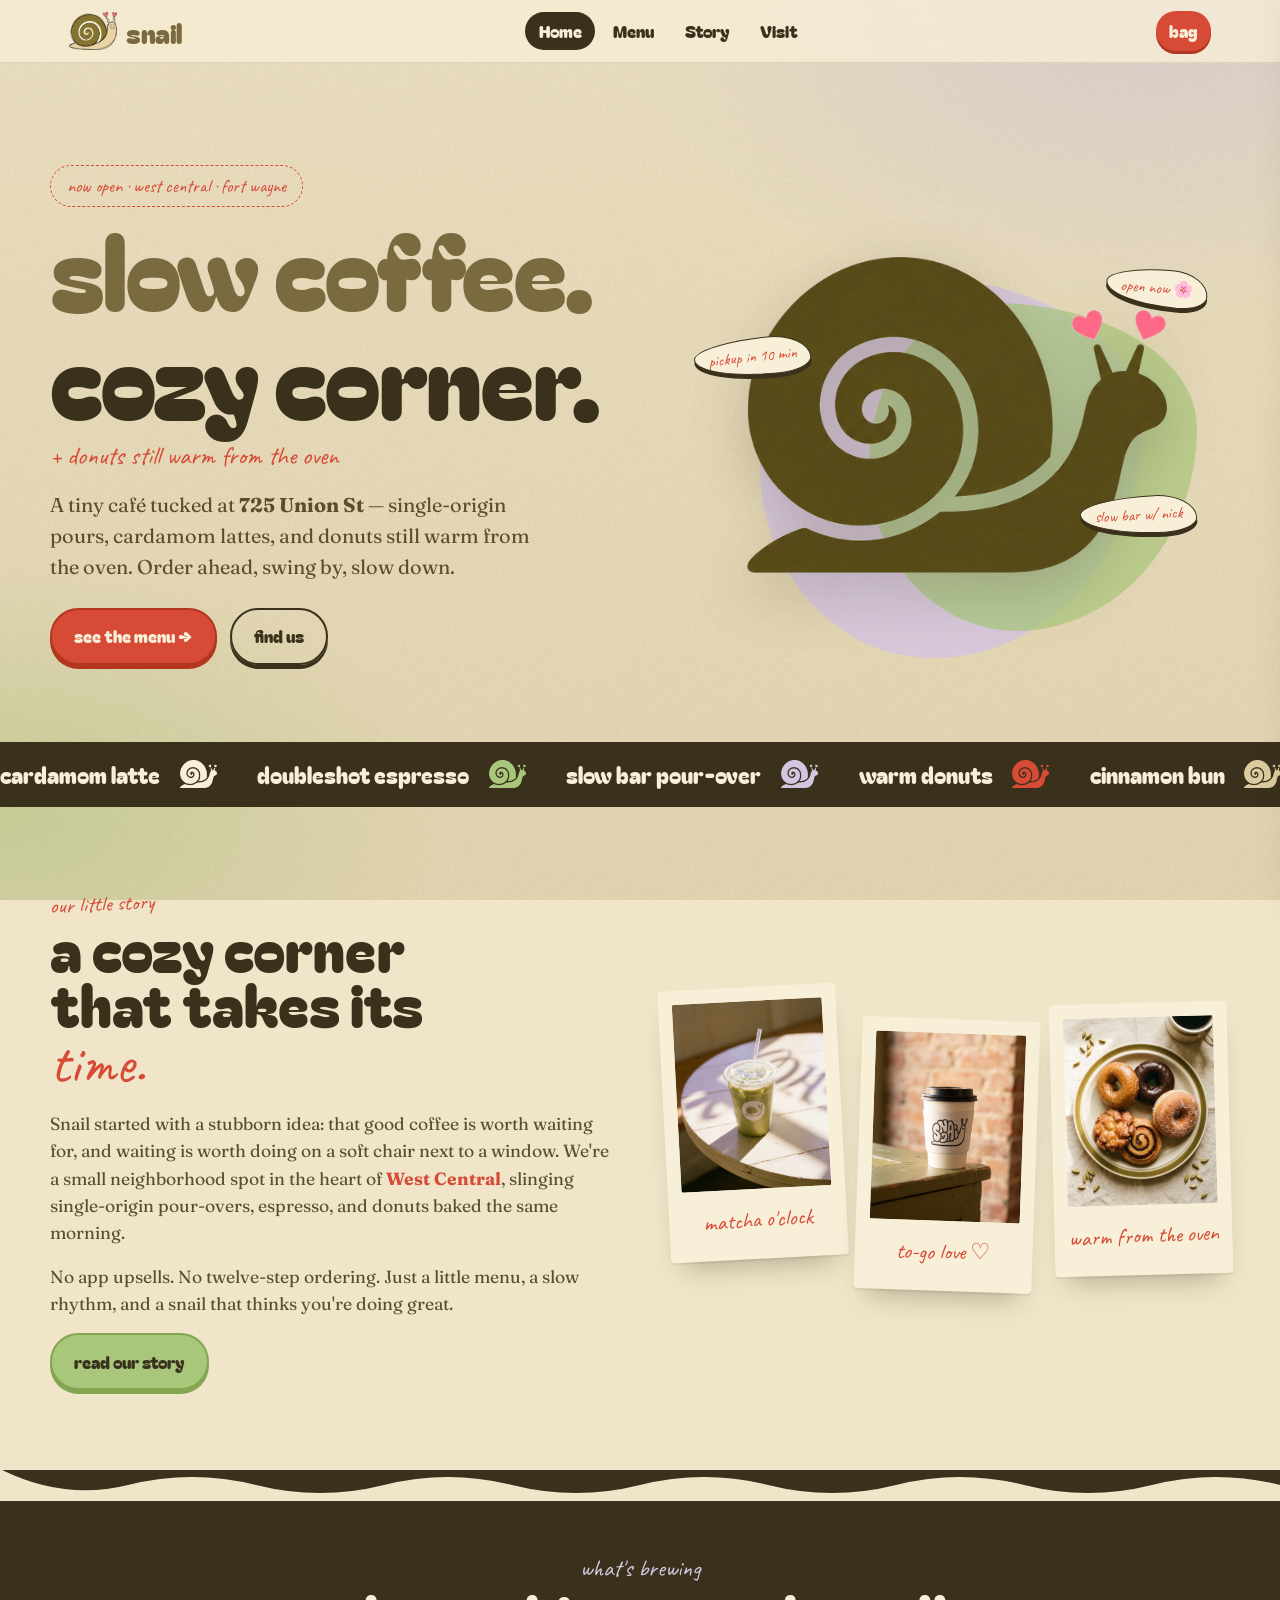
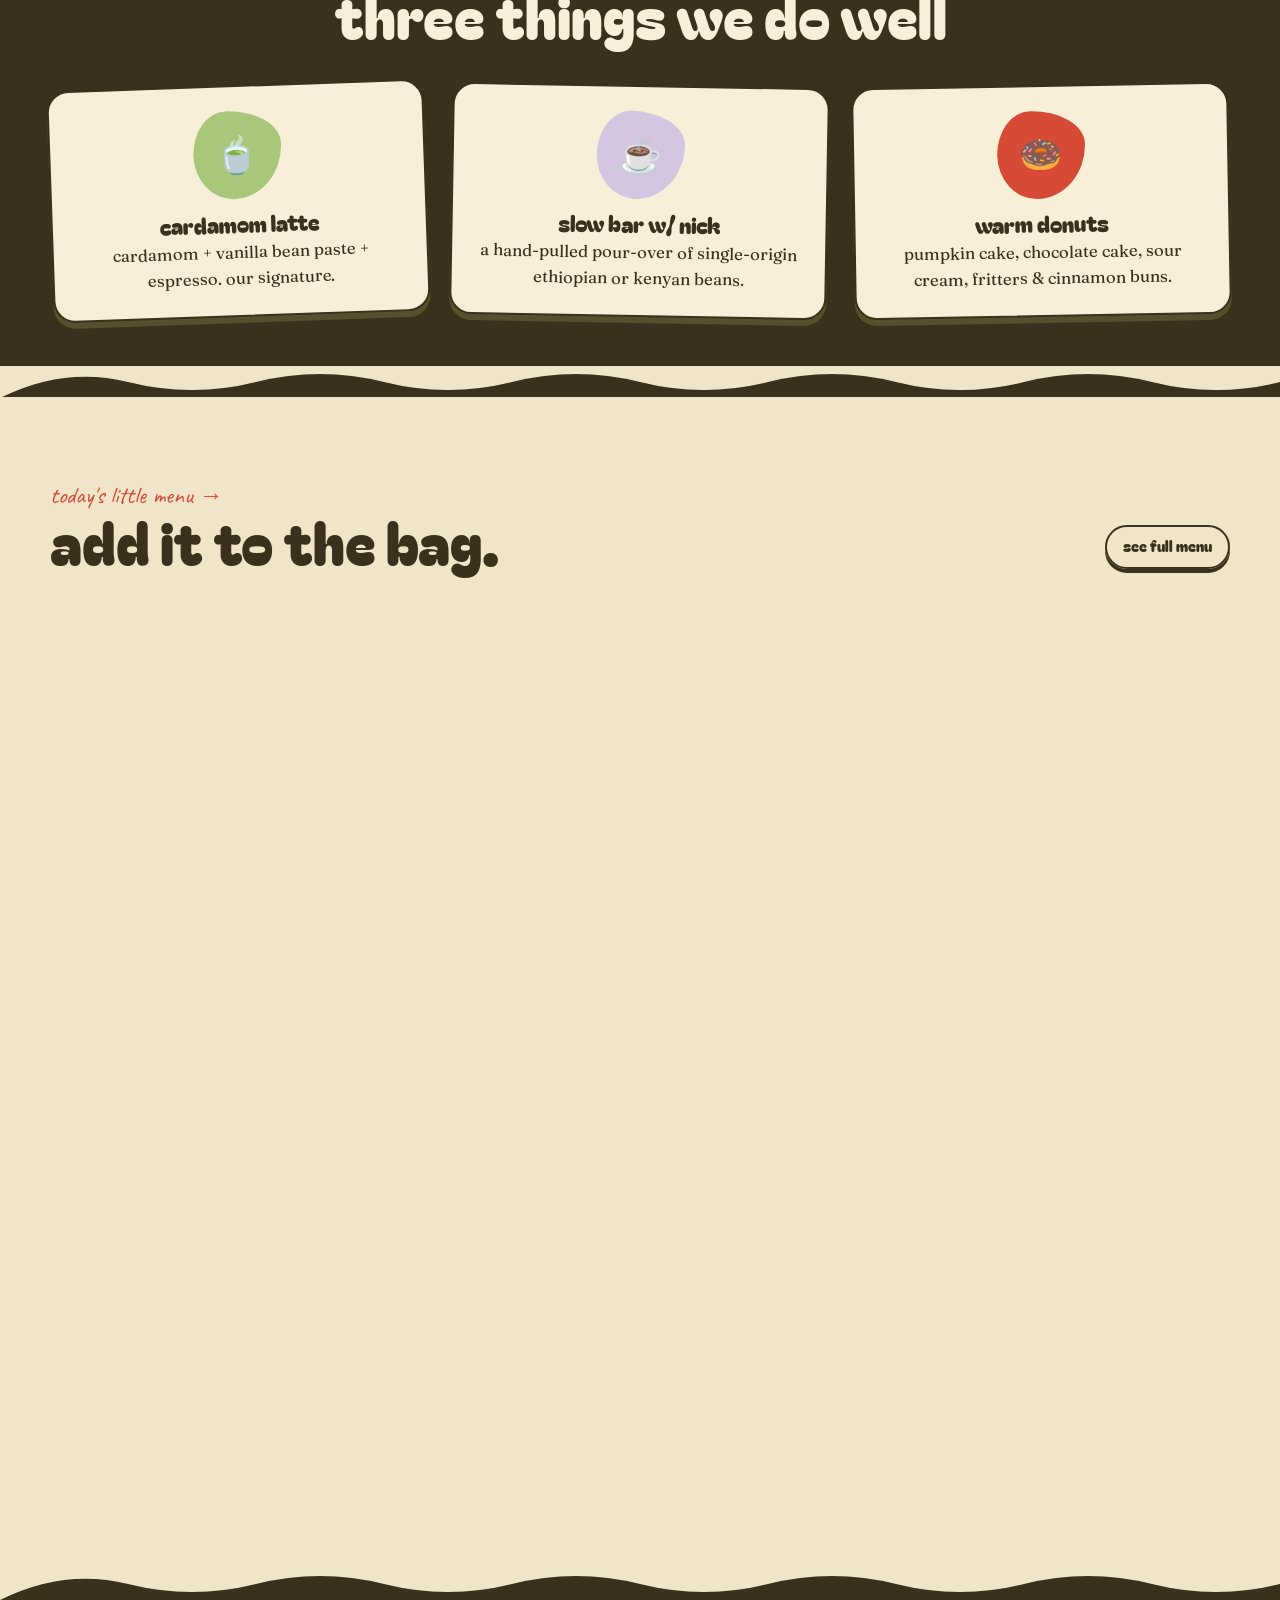
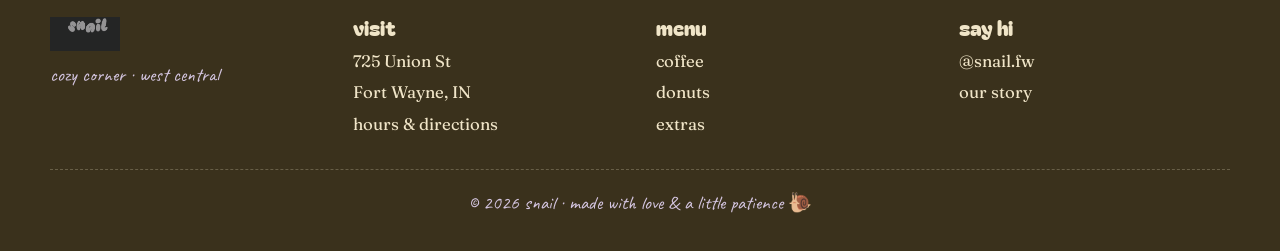
==== commit 86c12773: "Hero copy fixes + mobile redesign for above-the-fold readability Copy - "opens may 11" tag was a lie" ====
--- a/index.html
+++ b/index.html
@@ -5,7 +5,7 @@
   <meta name="viewport" content="width=device-width, initial-scale=1, viewport-fit=cover">
   <meta name="theme-color" content="#F0E5C8">
   <title>snail — cozy café in west central, fort wayne</title>
-  <meta name="description" content="A cozy local café in West Central, Fort Wayne. Slow coffee, warm donuts, hand-pulled espresso. 725 Union St · open daily from May 11.">
+  <meta name="description" content="A cozy local café in West Central, Fort Wayne. Slow coffee, warm donuts, hand-pulled espresso. 725 Union St · open now, regular hours starting May 11.">
   <link rel="icon" href="assets/img/snail-logo.png">
   <link rel="preconnect" href="https://fonts.googleapis.com">
   <link rel="preconnect" href="https://fonts.gstatic.com" crossorigin>
@@ -59,8 +59,8 @@
       <div class="hero__art-blob"></div>
       <div class="hero__art-blob matcha"></div>
       <img class="hero__art-snail" src="assets/img/snail-logo.png" alt="A hand-drawn snail with hearts on its antennae">
-      <span class="hero__art-tag t1">opens may 11 🌸</span>
-      <span class="hero__art-tag t2">pickup ready in 10 min</span>
+      <span class="hero__art-tag t1">open now 🌸</span>
+      <span class="hero__art-tag t2">pickup in 10 min</span>
       <span class="hero__art-tag t3">slow bar w/ nick</span>
     </div>
   </div>
--- a/assets/css/pages.css
+++ b/assets/css/pages.css
@@ -63,35 +63,35 @@
   position: relative;
   display: grid;
   place-items: center;
-  padding: 2.5rem 1rem;
-  min-height: 360px;
+  padding: 1rem;
+  /* container hugs the snail so tags anchor close, not in empty space */
 }
 .hero__art-blob {
   position: absolute;
-  width: 62%;
+  width: 70%;
   aspect-ratio: 1 / 1;
   background: var(--lilac);
   border-radius: var(--r-blob);
   z-index: 0;
-  top: 8%;
-  left: 18%;
+  top: 10%;
+  left: 14%;
   opacity: .85;
   animation: blob-drift 18s ease-in-out infinite alternate;
 }
 .hero__art-blob.matcha {
   background: var(--matcha);
-  width: 54%;
-  top: 22%;
+  width: 60%;
+  top: 18%;
   left: auto;
-  right: 8%;
+  right: 6%;
   opacity: .7;
   animation-duration: 22s;
 }
 .hero__art-snail {
   position: relative;
   z-index: 2;
-  width: 78%;
-  max-width: 440px;
+  width: 82%;
+  max-width: 420px;
   filter: drop-shadow(0 18px 28px rgba(58,49,28,.22));
   animation: snail-bob 6s ease-in-out infinite;
 }
@@ -108,10 +108,10 @@
   box-shadow: 0 4px 0 var(--olive-ink);
   white-space: nowrap;
 }
-/* Anchored to the .hero__art container corners so they sit predictably */
-.hero__art-tag.t1 { top: 4%;     right: 4%;  transform: rotate(5deg);  }
-.hero__art-tag.t2 { bottom: 6%;  left: 4%;   transform: rotate(-5deg); }
-.hero__art-tag.t3 { top: 50%;    right: -2%; transform: rotate(-3deg); }
+/* Anchored close to where the snail actually sits */
+.hero__art-tag.t1 { top: 8%;   right: 4%;  transform: rotate(5deg);  }
+.hero__art-tag.t2 { top: 28%;  left: 2%;   transform: rotate(-6deg); }
+.hero__art-tag.t3 { bottom: 16%; right: 6%; transform: rotate(-3deg); }
 
 @keyframes snail-bob {
   0%, 100% { transform: translateY(0) rotate(-1deg); }
@@ -480,21 +480,42 @@
 
 /* ---------- RESPONSIVE BREAKPOINTS ---------- */
 @media (max-width: 900px) {
-  .hero__inner { grid-template-columns: 1fr; }
+  /* Mobile hero: snail floats top-right as sticker, copy goes full-width
+     so eyebrow + title + lede + CTAs all sit above the fold */
+  .hero { padding-top: 1.5rem; padding-bottom: 2rem; }
+  .hero__inner {
+    grid-template-columns: 1fr;
+    position: relative;
+    gap: 0;
+  }
+  .hero__copy {
+    padding-right: 130px;          /* leave room for the corner snail */
+    min-height: 150px;
+  }
+  .hero__title { font-size: clamp(2.4rem, 11vw, 3.4rem); line-height: .95; }
+  .hero__lede  { padding-right: 0; margin-top: 1rem; }
+  .hero__ctas  { margin-top: 1.2rem; }
   .hero__art {
-    order: -1;
-    max-width: 320px;
-    margin: 0 auto;
-    min-height: 280px;
-    padding: 1.2rem .5rem;
+    position: absolute;
+    top: 0;
+    right: -8px;
+    width: 145px;
+    height: 145px;
+    margin: 0;
+    padding: 0;
+    pointer-events: none;
   }
-  .hero__art-snail { max-width: 220px; width: 70%; }
-  .hero__art-blob { width: 70%; }
-  .hero__art-blob.matcha { width: 56%; }
-  .hero__art-tag { font-size: .92rem; padding: .25rem .7rem; }
-  .hero__art-tag.t1 { top: 0;       right: -5%;  }
-  .hero__art-tag.t2 { bottom: 0;    left: -5%;   }
-  .hero__art-tag.t3 { top: 45%;     right: -10%; }
+  .hero__art-snail { max-width: 130px; width: 100%; }
+  .hero__art-blob { width: 88%; opacity: .55; top: 6%; left: 6%; }
+  .hero__art-blob.matcha { width: 70%; opacity: .45; top: 12%; right: 4%; }
+  .hero__art-tag {
+    font-size: .82rem;
+    padding: .2rem .55rem;
+    box-shadow: 0 3px 0 var(--olive-ink);
+  }
+  .hero__art-tag.t1 { top: -8%;  right: 92%; left: auto; transform: rotate(-6deg); pointer-events: auto; }
+  .hero__art-tag.t2,
+  .hero__art-tag.t3 { display: none; } /* keep just the most important "open now" badge on mobile */
   .story__inner { grid-template-columns: 1fr; gap: 2rem; }
   .story__photos { height: 460px; max-width: 460px; margin: 0 auto; }
   .highlights__row { grid-template-columns: 1fr; gap: 1.2rem; max-width: 360px; margin: 0 auto; }
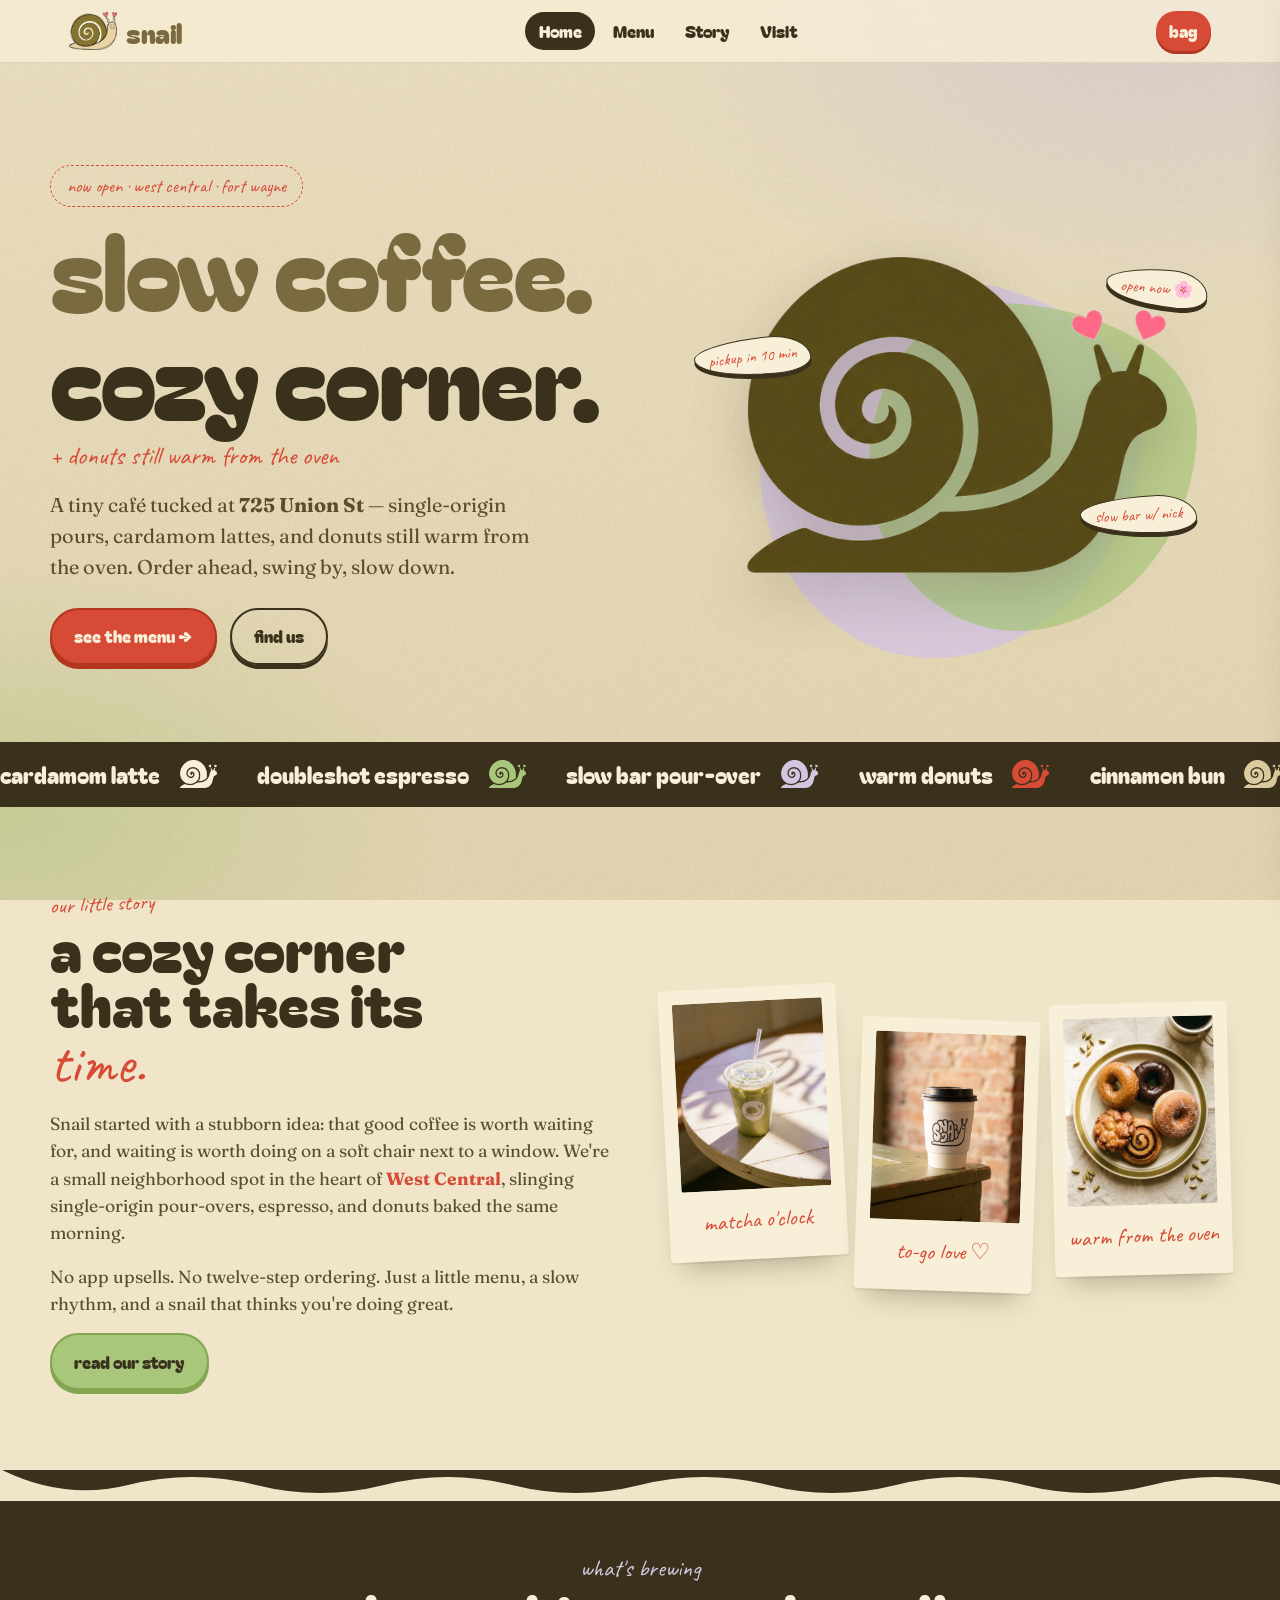
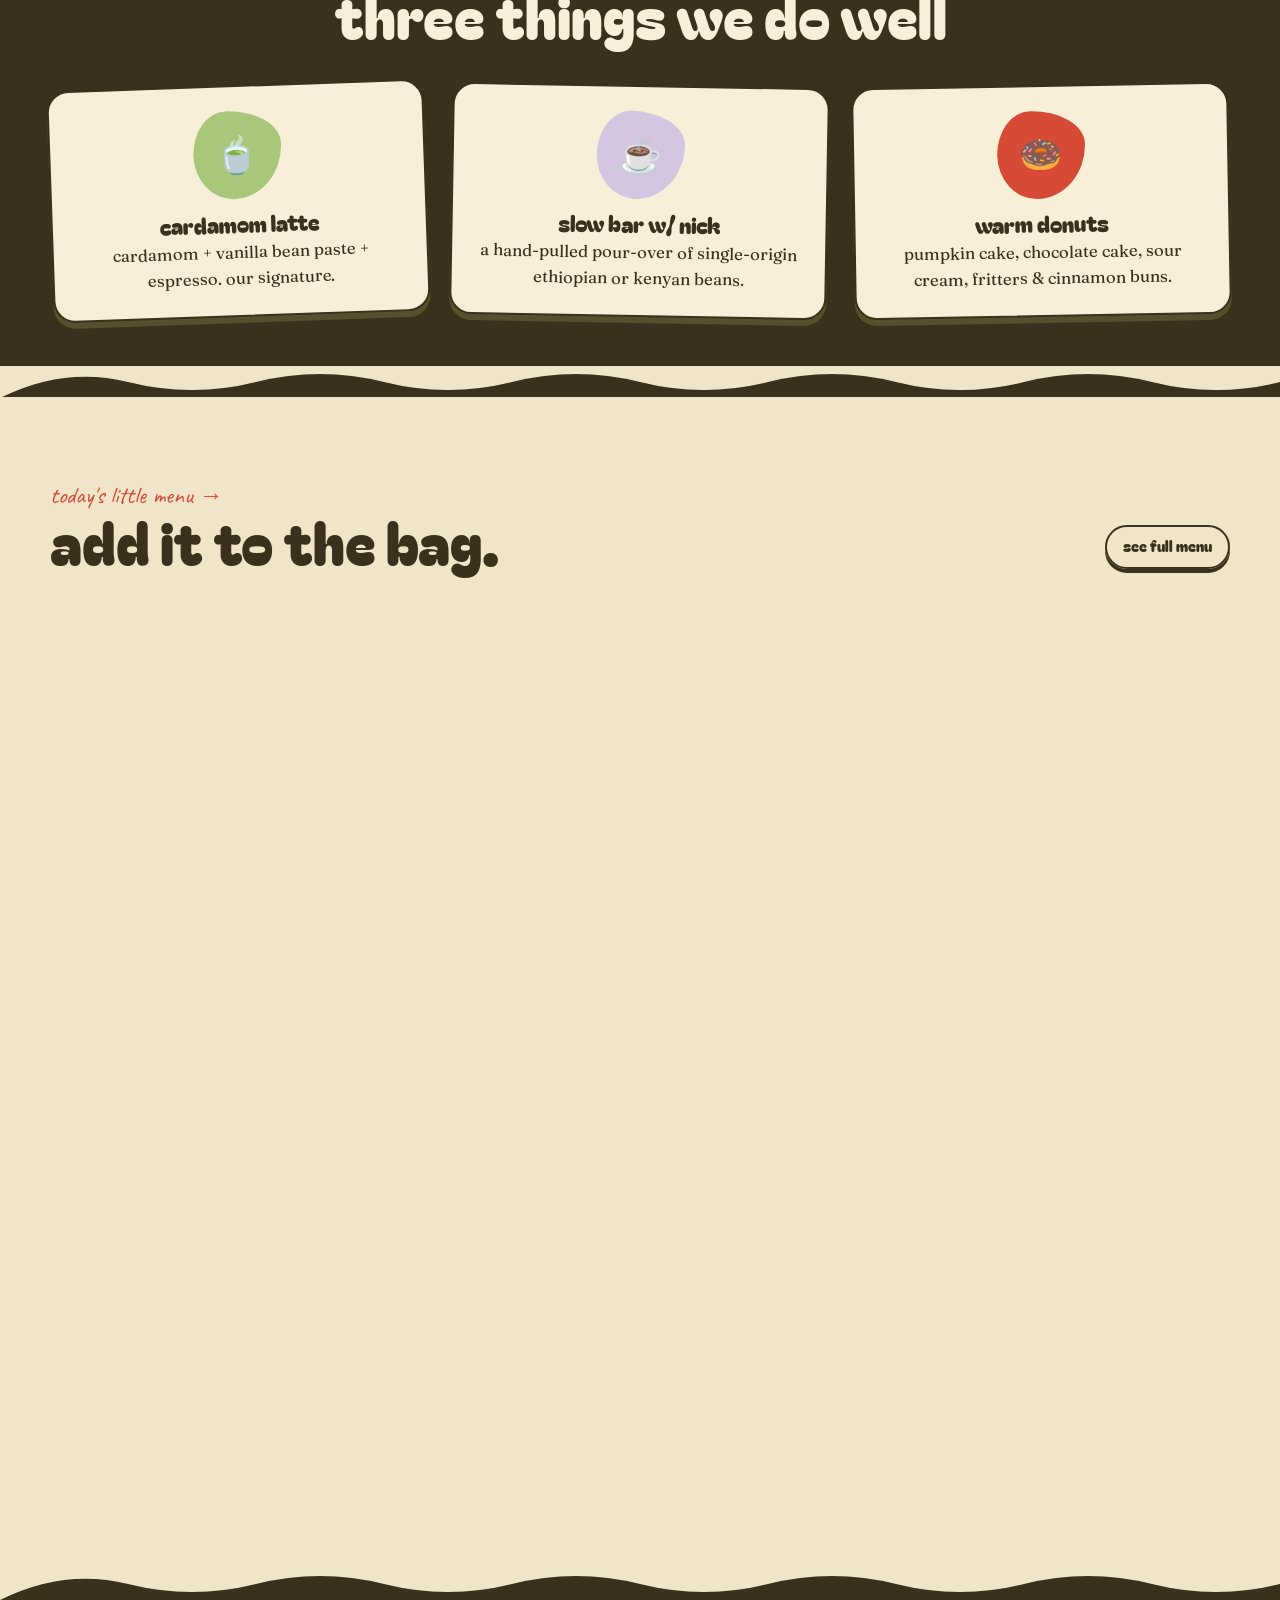
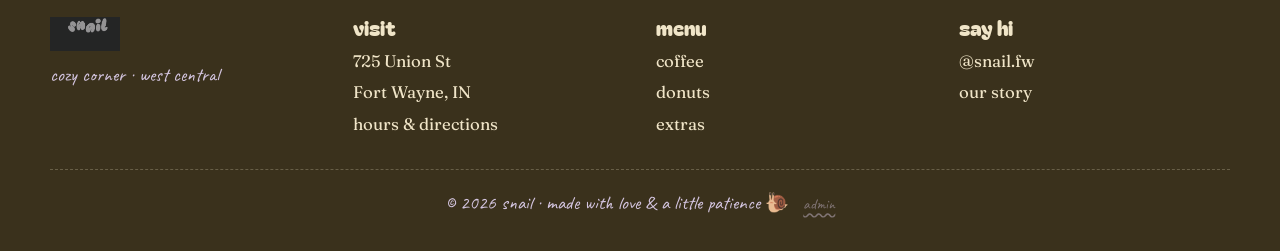
==== commit 3e4d391f: "Add demo admin dashboard at /admin.html Seven tabs for the snail team: - Orders   — live pickup queu" ====
--- a/index.html
+++ b/index.html
@@ -313,7 +313,10 @@
       </div>
     </div>
   </div>
-  <div class="footer__bottom">© 2026 snail · made with love & a little patience 🐌</div>
+  <div class="footer__bottom">
+    © 2026 snail · made with love & a little patience 🐌
+    <a href="admin.html" style="color:rgba(212,197,224,.45);font-family:var(--font-hand);font-size:.95rem;margin-left:.6rem;text-decoration:underline wavy;text-underline-offset:3px">admin</a>
+  </div>
 </footer>
 
 <!-- ========== CART DRAWER ========== -->
--- a/assets/css/pages.css
+++ b/assets/css/pages.css
@@ -480,8 +480,8 @@
 
 /* ---------- RESPONSIVE BREAKPOINTS ---------- */
 @media (max-width: 900px) {
-  /* Mobile hero: snail floats top-right as sticker, copy goes full-width
-     so eyebrow + title + lede + CTAs all sit above the fold */
+  /* Mobile hero: text is full-width, the snail sits in the bottom-right
+     next to the CTAs so the buttons and the mascot share the action row */
   .hero { padding-top: 1.5rem; padding-bottom: 2rem; }
   .hero__inner {
     grid-template-columns: 1fr;
@@ -489,33 +489,44 @@
     gap: 0;
   }
   .hero__copy {
-    padding-right: 130px;          /* leave room for the corner snail */
-    min-height: 150px;
+    padding-right: 0;             /* TEXT FILLS FULL WIDTH */
   }
   .hero__title { font-size: clamp(2.4rem, 11vw, 3.4rem); line-height: .95; }
-  .hero__lede  { padding-right: 0; margin-top: 1rem; }
-  .hero__ctas  { margin-top: 1.2rem; }
+  .hero__lede  { margin-top: 1rem; }
+  .hero__ctas  {
+    margin-top: 1.2rem;
+    padding-right: 150px;          /* reserve right side for the snail */
+    min-height: 130px;
+    align-items: center;
+    align-content: center;
+  }
   .hero__art {
     position: absolute;
-    top: 0;
+    bottom: 0;
     right: -8px;
     width: 145px;
-    height: 145px;
+    height: 130px;
     margin: 0;
     padding: 0;
     pointer-events: none;
   }
   .hero__art-snail { max-width: 130px; width: 100%; }
-  .hero__art-blob { width: 88%; opacity: .55; top: 6%; left: 6%; }
-  .hero__art-blob.matcha { width: 70%; opacity: .45; top: 12%; right: 4%; }
+  .hero__art-blob       { width: 88%; opacity: .55; top: 6%;  left: 6%;  }
+  .hero__art-blob.matcha{ width: 70%; opacity: .45; top: 12%; right: 4%; }
   .hero__art-tag {
     font-size: .82rem;
     padding: .2rem .55rem;
     box-shadow: 0 3px 0 var(--olive-ink);
   }
-  .hero__art-tag.t1 { top: -8%;  right: 92%; left: auto; transform: rotate(-6deg); pointer-events: auto; }
+  .hero__art-tag.t1 {
+    top: -18px;
+    left: 6px;
+    right: auto;
+    transform: rotate(-6deg);
+    pointer-events: auto;
+  }
   .hero__art-tag.t2,
-  .hero__art-tag.t3 { display: none; } /* keep just the most important "open now" badge on mobile */
+  .hero__art-tag.t3 { display: none; }
   .story__inner { grid-template-columns: 1fr; gap: 2rem; }
   .story__photos { height: 460px; max-width: 460px; margin: 0 auto; }
   .highlights__row { grid-template-columns: 1fr; gap: 1.2rem; max-width: 360px; margin: 0 auto; }
